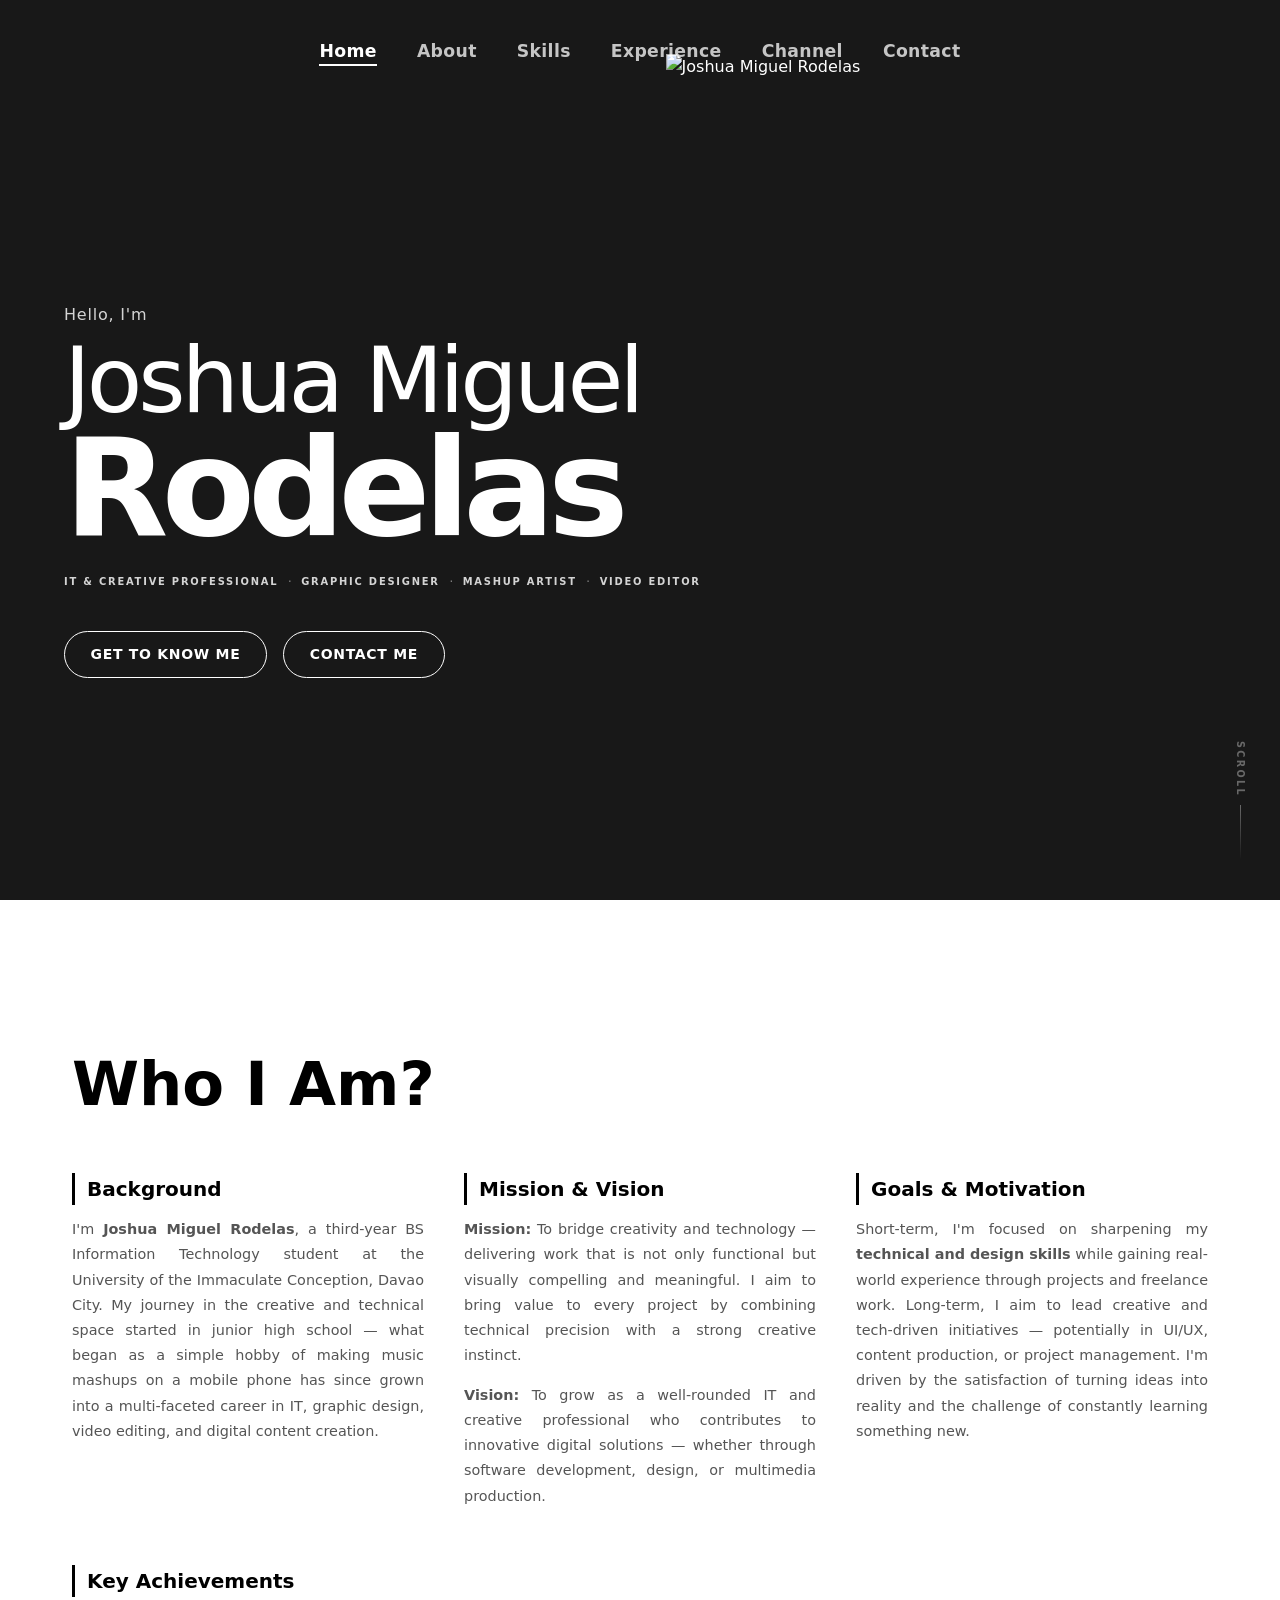
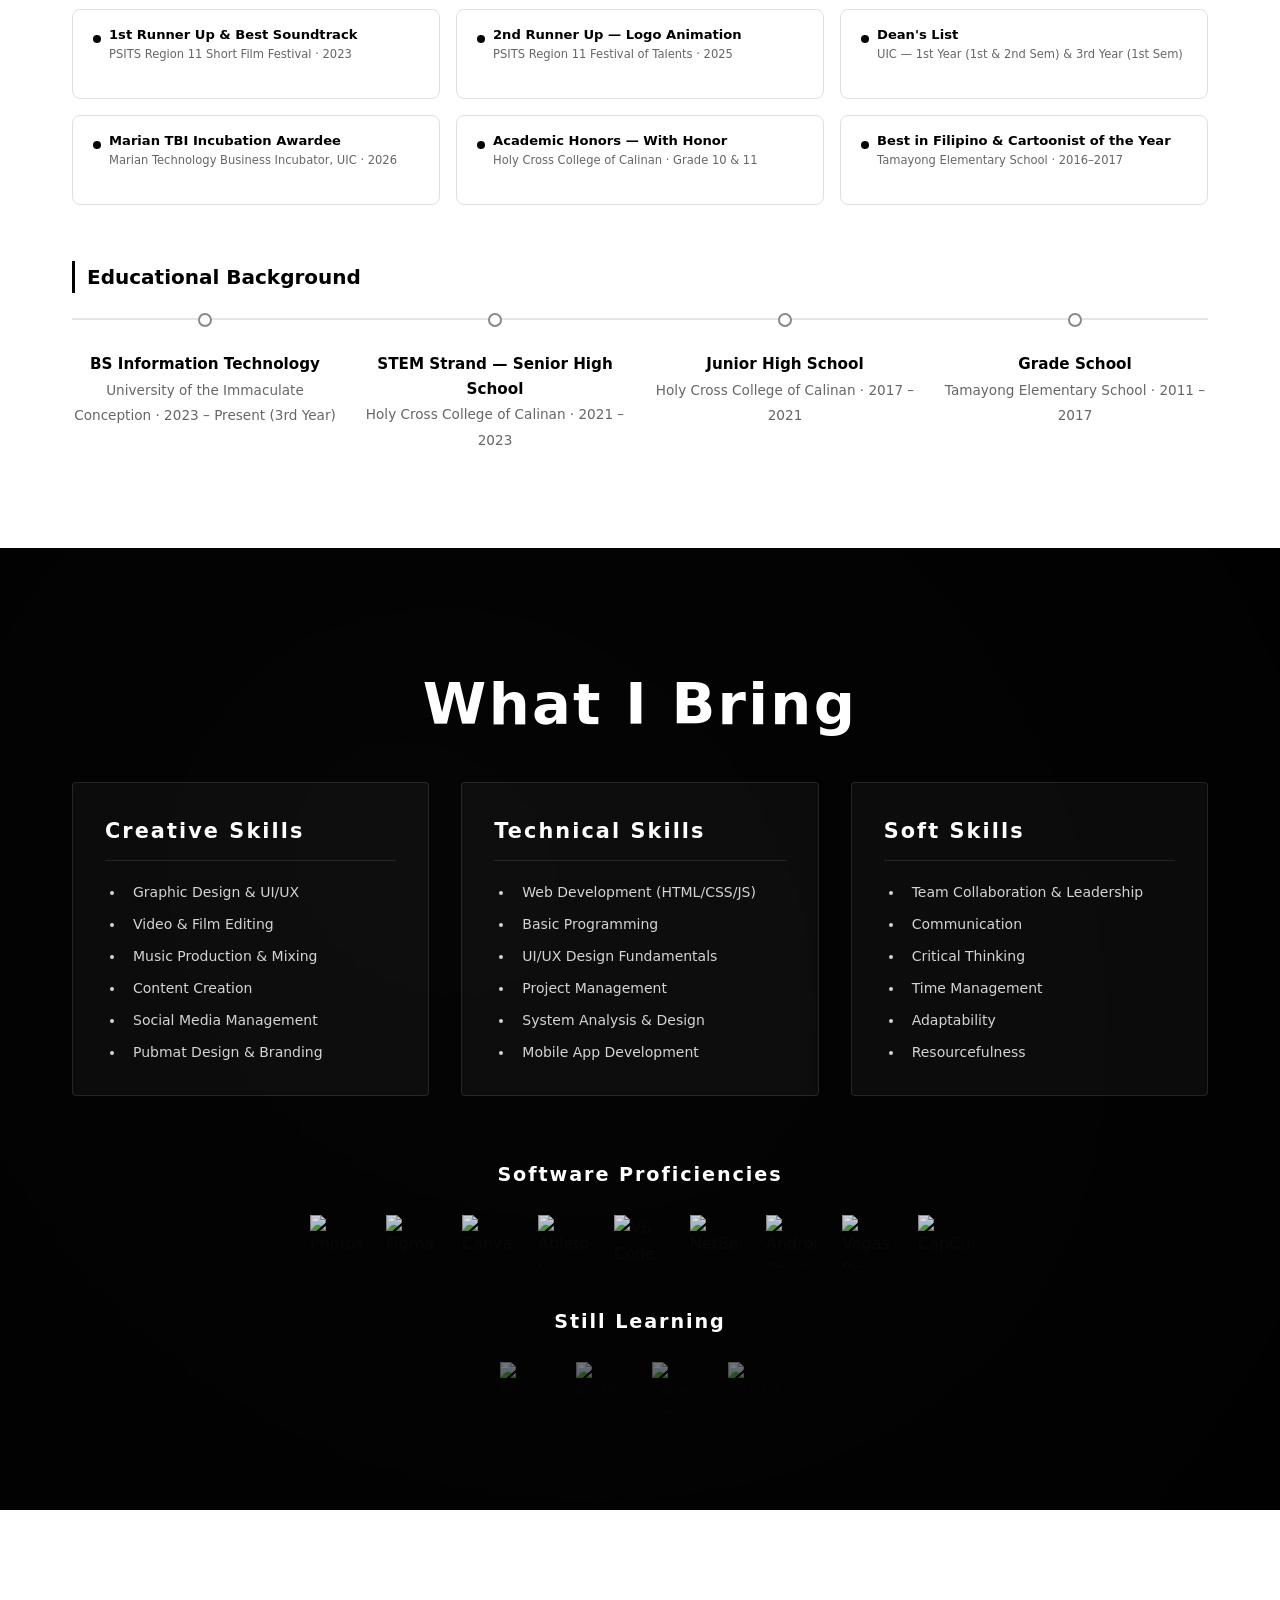
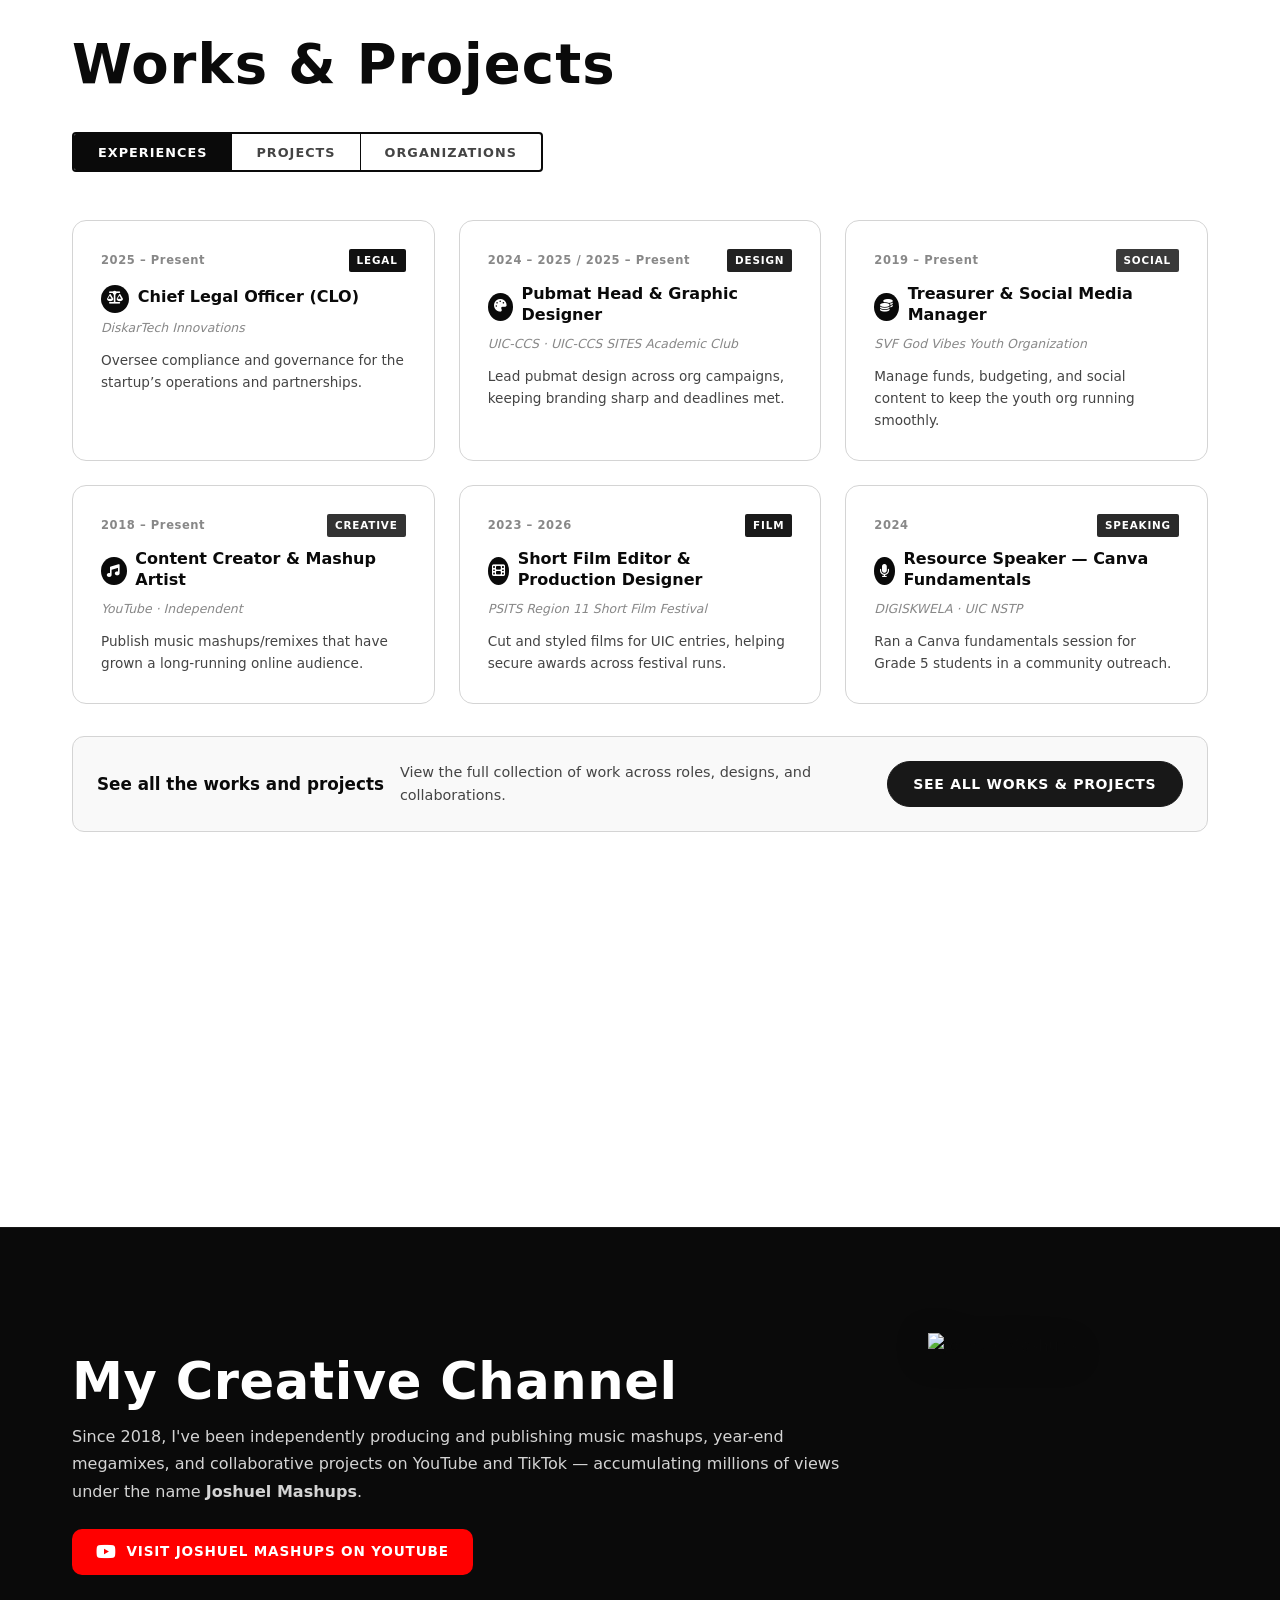
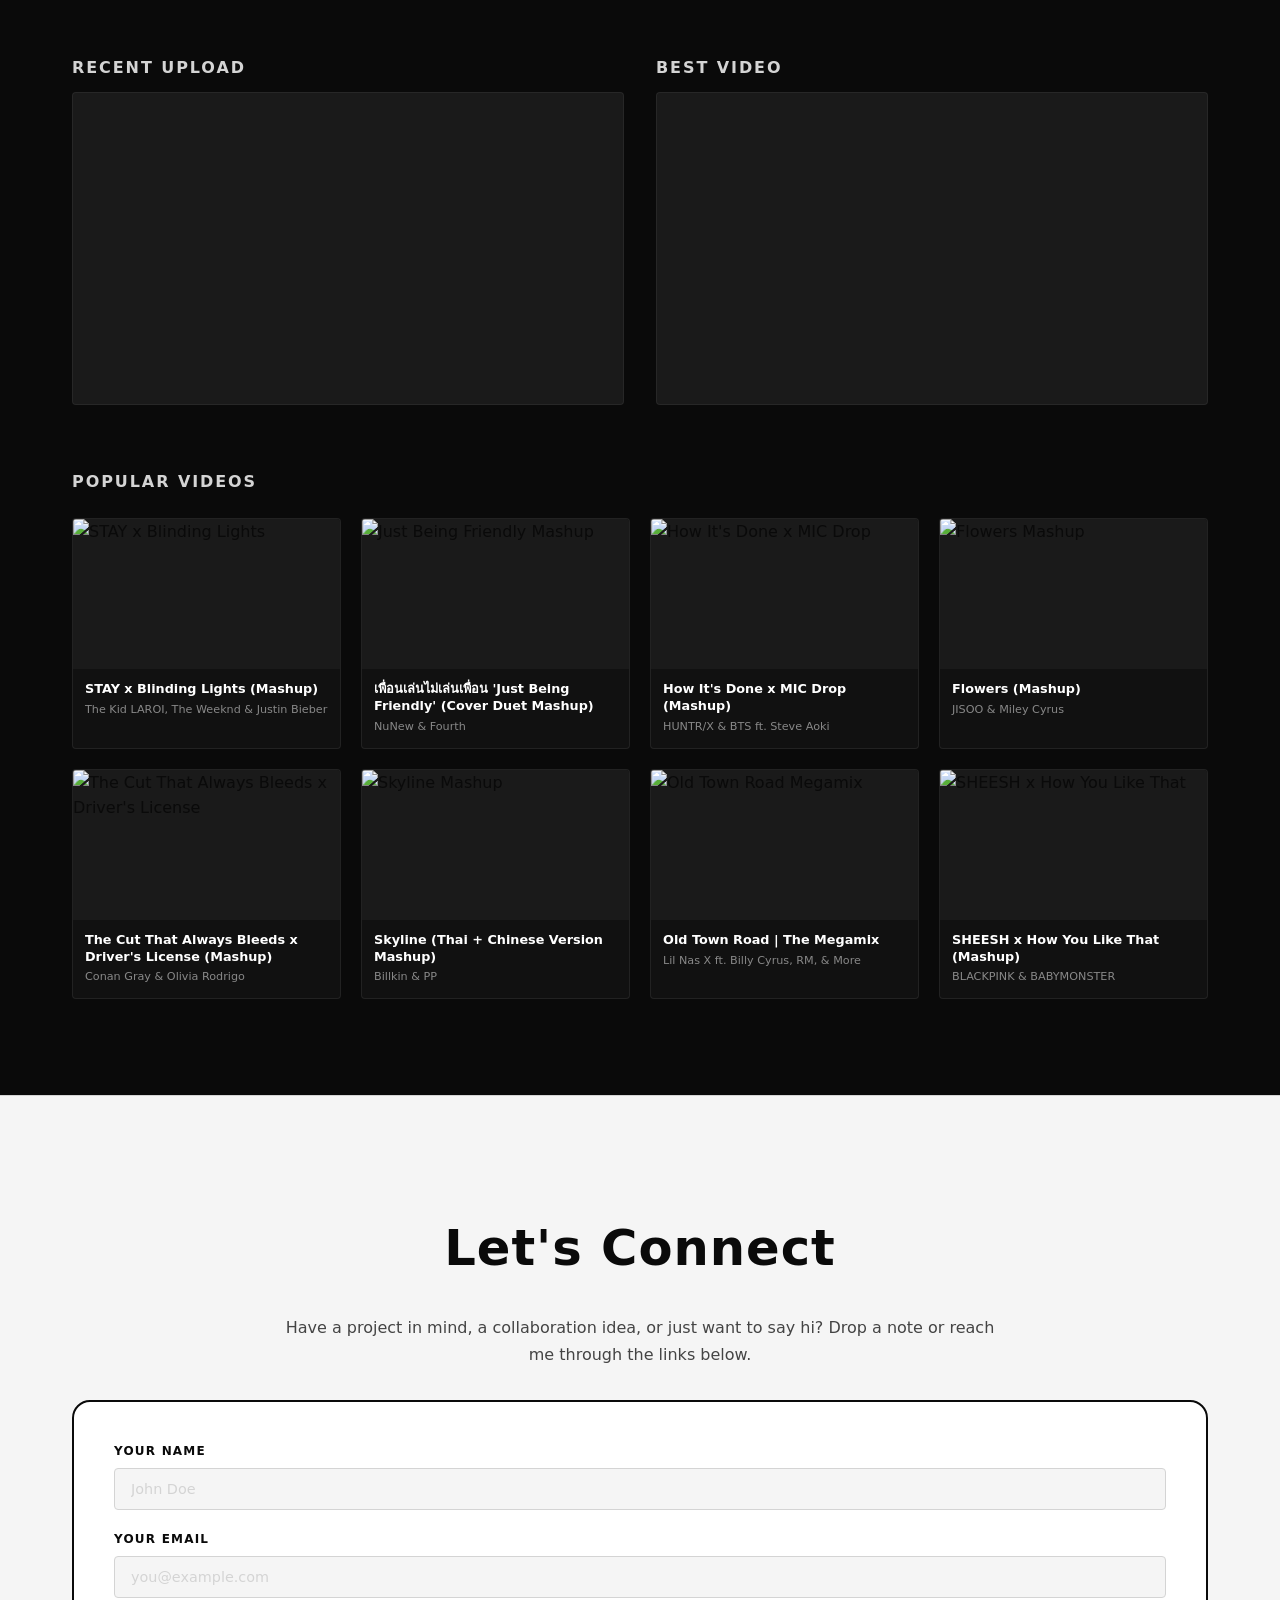
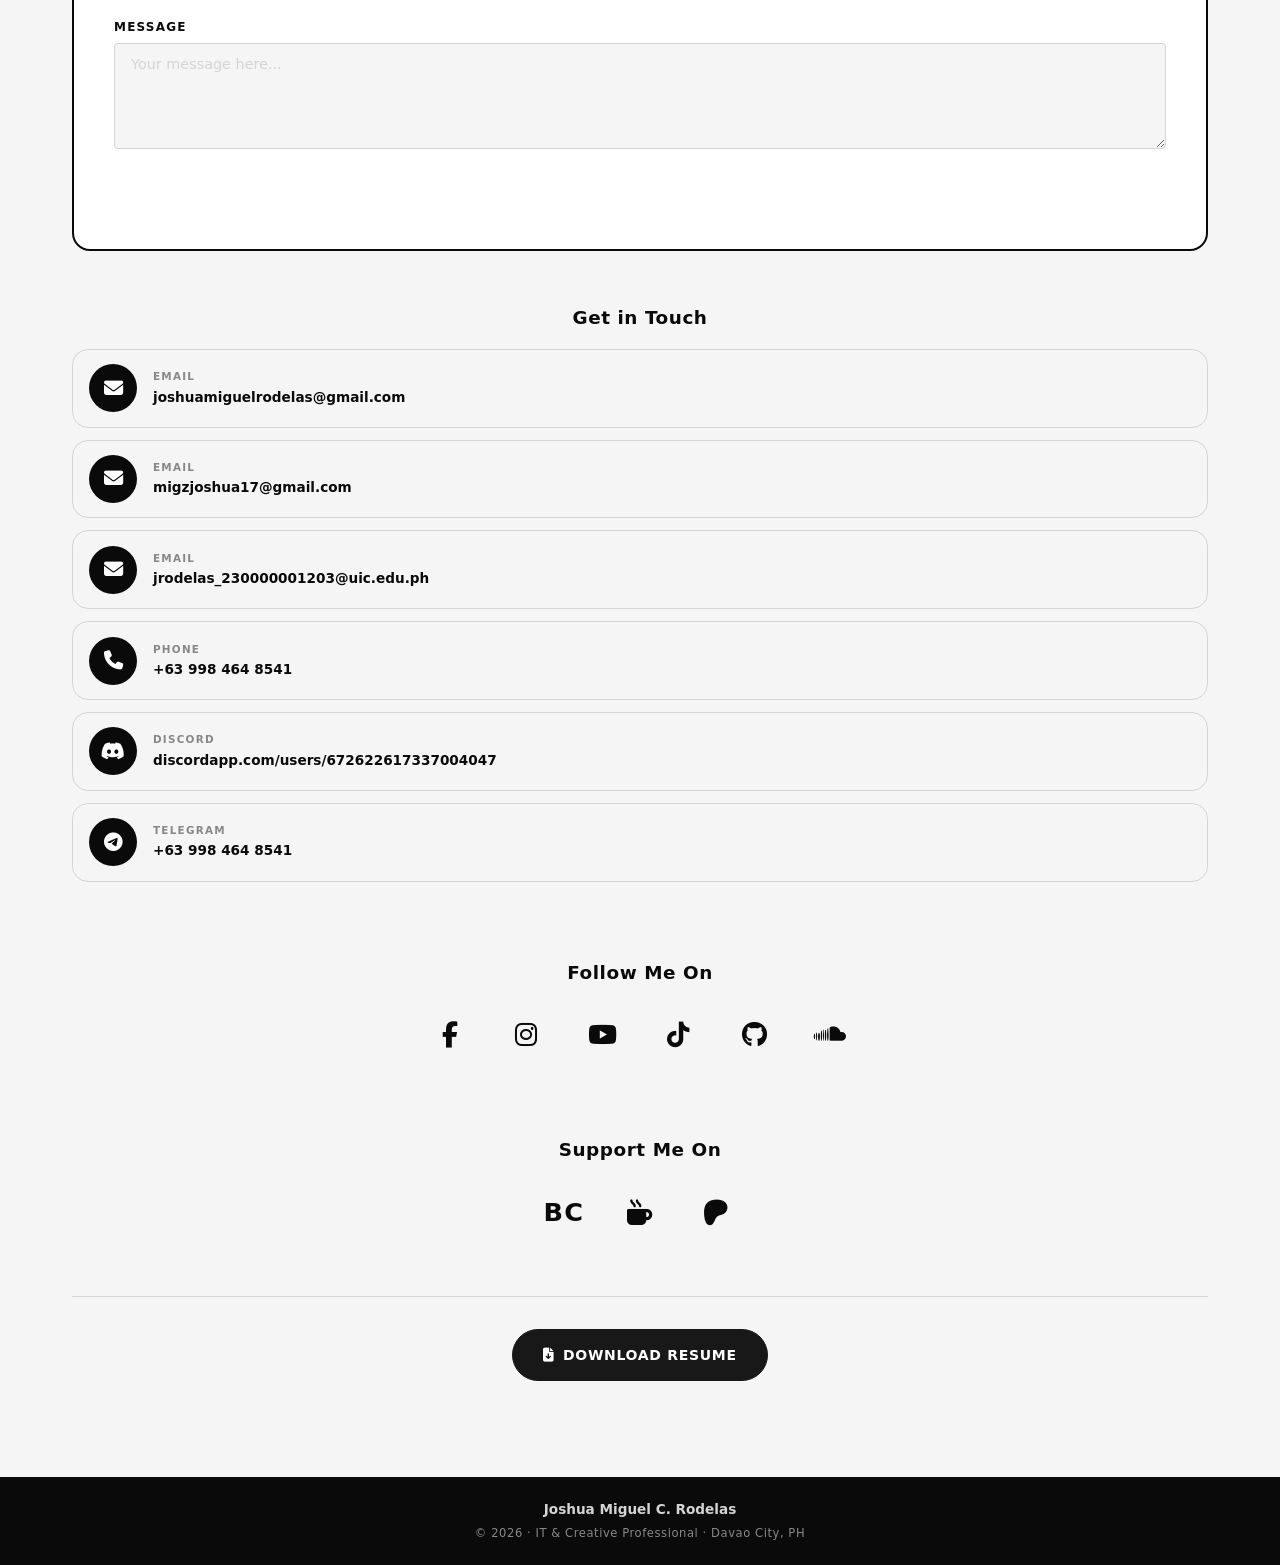
==== index.html @ 4ca9cfe0 "Add files via upload" ====
<!DOCTYPE html>
<html lang="en">
<head>
  <meta charset="UTF-8" />
  <meta name="viewport" content="width=device-width, initial-scale=1.0" />
  <title>Joshua Miguel C. Rodelas | Portfolio</title>
  <!-- Using self-hosted Google Sans only for this site. If you have licensed webfont files, place them in assets/fonts/. -->
  <link rel="stylesheet" href="style.css" />
  <!-- Font Awesome for icons -->
  <link rel="stylesheet" href="https://cdnjs.cloudflare.com/ajax/libs/font-awesome/6.5.0/css/all.min.css" />
</head>
<body>

  <!-- ====== NAVBAR ====== -->
  <nav class="navbar" id="navbar">
    <ul class="nav-links" id="navLinks">
      <li><a href="#home" class="nav-link active">Home</a></li>
      <li><a href="#about" class="nav-link">About</a></li>
      <li><a href="#skills" class="nav-link">Skills</a></li>
      <li><a href="#experience" class="nav-link">Experience</a></li>
      <li><a href="#channel" class="nav-link">Channel</a></li>
      <li><a href="#contact" class="nav-link">Contact</a></li>
    </ul>
    <button class="hamburger" id="hamburger" aria-label="Menu">
      <span></span><span></span><span></span>
    </button>
  </nav>

  <!-- ====== HERO / HOME ====== -->
  <section id="home" class="hero">
    <div class="hero-inner container">
      <div class="hero-content">
        <p class="hero-eyebrow">Hello, I'm</p>
        <h1 class="hero-name">
          <span class="name-first">Joshua Miguel</span>
          <span class="name-last">Rodelas</span>
        </h1>
        <div class="hero-titles">
          <span class="title-item">IT & Creative Professional</span>
          <span class="title-sep">·</span>
          <span class="title-item">Graphic Designer</span>
          <span class="title-sep">·</span>
          <span class="title-item">Mashup Artist</span>
          <span class="title-sep">·</span>
          <span class="title-item">Video Editor</span>
        </div>
        <div class="hero-cta">
          <a href="#about" class="btn btn-primary">Get to Know Me</a>
          <a href="#contact" class="btn btn-outline">Contact Me</a>
        </div>
      </div>

      <div class="hero-photo-col">
        <img id="heroPhoto" src="assets/photo/joshuel.png" alt="Joshua Miguel Rodelas" class="hero-side-photo" />
      </div>
    </div>

    <div class="hero-scroll-hint">
      <span>Scroll</span>
      <div class="scroll-line"></div>
    </div>
  </section>

  <!-- ====== ABOUT ME ====== -->
  <section id="about" class="about">
    <div class="container">
      <h2 class="about-title">Who I Am?</h2>

      <div class="about-columns three-up">
        <div class="about-block">
          <h3 class="about-block-title">Background</h3>
          <p>I'm <strong>Joshua Miguel Rodelas</strong>, a third-year BS Information Technology student at the University of the Immaculate Conception, Davao City. My journey in the creative and technical space started in junior high school — what began as a simple hobby of making music mashups on a mobile phone has since grown into a multi-faceted career in IT, graphic design, video editing, and digital content creation.</p>
        </div>
        <div class="about-block">
          <h3 class="about-block-title">Mission & Vision</h3>
          <p><strong>Mission:</strong> To bridge creativity and technology — delivering work that is not only functional but visually compelling and meaningful. I aim to bring value to every project by combining technical precision with a strong creative instinct.</p>
          <p><strong>Vision:</strong> To grow as a well-rounded IT and creative professional who contributes to innovative digital solutions — whether through software development, design, or multimedia production.</p>
        </div>
        <div class="about-block">
          <h3 class="about-block-title">Goals & Motivation</h3>
          <p>Short-term, I'm focused on sharpening my <strong>technical and design skills</strong> while gaining real-world experience through projects and freelance work. Long-term, I aim to lead creative and tech-driven initiatives — potentially in UI/UX, content production, or project management. I'm driven by the satisfaction of turning ideas into reality and the challenge of constantly learning something new.</p>
        </div>
      </div>

      <div class="about-block achievements-row">
        <h3 class="about-block-title">Key Achievements</h3>
        <div class="achievements-grid six-row">
          <div class="achievement-card mini">
            <div class="ach-icon mini"></div>
            <div class="ach-text">
              <strong>1st Runner Up & Best Soundtrack</strong>
              <span>PSITS Region 11 Short Film Festival · 2023</span>
            </div>
          </div>
          <div class="achievement-card mini">
            <div class="ach-icon mini"></div>
            <div class="ach-text">
              <strong>2nd Runner Up — Logo Animation</strong>
              <span>PSITS Region 11 Festival of Talents · 2025</span>
            </div>
          </div>
          <div class="achievement-card mini">
            <div class="ach-icon mini"></div>
            <div class="ach-text">
              <strong>Dean's List</strong>
              <span>UIC — 1st Year (1st & 2nd Sem) & 3rd Year (1st Sem)</span>
            </div>
          </div>
          <div class="achievement-card mini">
            <div class="ach-icon mini"></div>
            <div class="ach-text">
              <strong>Marian TBI Incubation Awardee</strong>
              <span>Marian Technology Business Incubator, UIC · 2026</span>
            </div>
          </div>
          <div class="achievement-card mini">
            <div class="ach-icon mini"></div>
            <div class="ach-text">
              <strong>Academic Honors — With Honor</strong>
              <span>Holy Cross College of Calinan · Grade 10 & 11</span>
            </div>
          </div>
          <div class="achievement-card mini">
            <div class="ach-icon mini"></div>
            <div class="ach-text">
              <strong>Best in Filipino & Cartoonist of the Year</strong>
              <span>Tamayong Elementary School · 2016–2017</span>
            </div>
          </div>
        </div>
      </div>

      <div class="about-education">
        <h3 class="about-block-title">Educational Background</h3>
        <div class="edu-timeline">
          <div class="edu-track"></div>
          <div class="edu-item">
            <div class="edu-dot"></div>
            <div class="edu-label">
              <strong>BS Information Technology</strong>
              <span>University of the Immaculate Conception · 2023 – Present (3rd Year)</span>
            </div>
          </div>
          <div class="edu-item">
            <div class="edu-dot"></div>
            <div class="edu-label">
              <strong>STEM Strand — Senior High School</strong>
              <span>Holy Cross College of Calinan · 2021 – 2023</span>
            </div>
          </div>
          <div class="edu-item">
            <div class="edu-dot"></div>
            <div class="edu-label">
              <strong>Junior High School</strong>
              <span>Holy Cross College of Calinan · 2017 – 2021</span>
            </div>
          </div>
          <div class="edu-item">
            <div class="edu-dot"></div>
            <div class="edu-label">
              <strong>Grade School</strong>
              <span>Tamayong Elementary School · 2011 – 2017</span>
            </div>
          </div>
        </div>
      </div>
    </div>
  </section>

  <!-- ====== SKILLS & SERVICES ====== -->
  <section id="skills" class="skills">
    <div class="skills-bg">
      <div class="skills-bg-img"></div>
      <div class="skills-bg-overlay"></div>
    </div>
    <div class="container">
      <h2 class="section-title light">What I Bring</h2>

      <div class="skills-grid">
        <div class="skill-category">
          <h3 class="skill-cat-title">Creative Skills</h3>
          <ul class="skill-list">
            <li>Graphic Design & UI/UX</li>
            <li>Video & Film Editing</li>
            <li>Music Production & Mixing</li>
            <li>Content Creation</li>
            <li>Social Media Management</li>
            <li>Pubmat Design & Branding</li>
          </ul>
        </div>
        <div class="skill-category">
          <h3 class="skill-cat-title">Technical Skills</h3>
          <ul class="skill-list">
            <li>Web Development (HTML/CSS/JS)</li>
            <li>Basic Programming</li>
            <li>UI/UX Design Fundamentals</li>
            <li>Project Management</li>
            <li>System Analysis & Design</li>
            <li>Mobile App Development</li>
          </ul>
        </div>
        <div class="skill-category">
          <h3 class="skill-cat-title">Soft Skills</h3>
          <ul class="skill-list">
            <li>Team Collaboration & Leadership</li>
            <li>Communication</li>
            <li>Critical Thinking</li>
            <li>Time Management</li>
            <li>Adaptability</li>
            <li>Resourcefulness</li>
          </ul>
        </div>
      </div>

      <div class="software-section">
        <h3 class="software-title">Software Proficiencies</h3>
        <div class="software-logos">
          <div class="software-item proficient"><img src="assets/logo/photoshop.png" alt="Photoshop" /></div>
          <div class="software-item proficient"><img src="assets/logo/figma.png" alt="Figma" /></div>
          <div class="software-item proficient"><img src="assets/logo/canva.png" alt="Canva" /></div>
          <div class="software-item proficient"><img src="assets/logo/ableton.png" alt="Ableton Live" /></div>
          <div class="software-item proficient"><img src="assets/logo/vscode.png" alt="VS Code" /></div>
          <div class="software-item proficient"><img src="assets/logo/Apache_NetBeans_Logo.svg.png" alt="NetBeans" /></div>
          <div class="software-item proficient"><img src="assets/logo/androidstudio.png" alt="Android Studio" /></div>
          <div class="software-item proficient"><img src="assets/logo/vegas.png" alt="Vegas Pro" /></div>
          <div class="software-item proficient"><img src="assets/logo/Capcut.png" alt="CapCut" /></div>
        </div>

        <h3 class="software-title" style="margin-top:2.5rem;">Still Learning</h3>
        <div class="software-logos learning">
          <div class="software-item learning-item"><img src="assets/logo/premiere.png" alt="Premiere Pro" /></div>
          <div class="software-item learning-item"><img src="assets/logo/audition.png" alt="Audition" /></div>
          <div class="software-item learning-item"><img src="assets/logo/aftereffects.png" alt="After Effects" /></div>
          <div class="software-item learning-item"><img src="assets/logo/virtualdj.png" alt="VirtualDJ" /></div>
        </div>
      </div>
    </div>
  </section>

  <!-- ====== EXPERIENCE & PROJECTS ====== -->
  <section id="experience" class="experience-section">
    <div class="exp-bg">
      <div class="exp-bg-overlay"></div>
    </div>
    <div class="container">
      <h2 class="section-title">Works & Projects</h2>

      <div class="exp-toggle">
        <button class="toggle-btn active" data-tab="experience">Experiences</button>
        <button class="toggle-btn" data-tab="projects">Projects</button>
        <button class="toggle-btn" data-tab="organizations">Organizations</button>
      </div>

      <div class="tab-content active" id="tab-experience">
        <div class="exp-cards">
          <div class="exp-card">
            <div class="exp-card-header">
              <span class="exp-date">2025 – Present</span>
              <span class="exp-tag legal">Legal</span>
            </div>
            <div class="exp-role-row"><span class="exp-icon"><i class="fas fa-scale-balanced"></i></span><h3 class="exp-role">Chief Legal Officer (CLO)</h3></div>
            <p class="exp-org">DiskarTech Innovations</p>
            <p class="exp-desc">Oversee compliance and governance for the startup’s operations and partnerships.</p>
          </div>
          <div class="exp-card">
            <div class="exp-card-header">
              <span class="exp-date">2024 – 2025 / 2025 – Present</span>
              <span class="exp-tag design">Design</span>
            </div>
            <div class="exp-role-row"><span class="exp-icon"><i class="fas fa-palette"></i></span><h3 class="exp-role">Pubmat Head & Graphic Designer</h3></div>
            <p class="exp-org">UIC-CCS · UIC-CCS SITES Academic Club</p>
            <p class="exp-desc">Lead pubmat design across org campaigns, keeping branding sharp and deadlines met.</p>
          </div>
          <div class="exp-card">
            <div class="exp-card-header">
              <span class="exp-date">2019 – Present</span>
              <span class="exp-tag social">Social</span>
            </div>
            <div class="exp-role-row"><span class="exp-icon"><i class="fas fa-coins"></i></span><h3 class="exp-role">Treasurer & Social Media Manager</h3></div>
            <p class="exp-org">SVF God Vibes Youth Organization</p>
            <p class="exp-desc">Manage funds, budgeting, and social content to keep the youth org running smoothly.</p>
          </div>
          <div class="exp-card">
            <div class="exp-card-header">
              <span class="exp-date">2018 – Present</span>
              <span class="exp-tag creative">Creative</span>
            </div>
            <div class="exp-role-row"><span class="exp-icon"><i class="fas fa-music"></i></span><h3 class="exp-role">Content Creator & Mashup Artist</h3></div>
            <p class="exp-org">YouTube · Independent</p>
            <p class="exp-desc">Publish music mashups/remixes that have grown a long-running online audience.</p>
          </div>
          <div class="exp-card">
            <div class="exp-card-header">
              <span class="exp-date">2023 – 2026</span>
              <span class="exp-tag film">Film</span>
            </div>
            <div class="exp-role-row"><span class="exp-icon"><i class="fas fa-film"></i></span><h3 class="exp-role">Short Film Editor & Production Designer</h3></div>
            <p class="exp-org">PSITS Region 11 Short Film Festival</p>
            <p class="exp-desc">Cut and styled films for UIC entries, helping secure awards across festival runs.</p>
          </div>
          <div class="exp-card">
            <div class="exp-card-header">
              <span class="exp-date">2024</span>
              <span class="exp-tag speaking">Speaking</span>
            </div>
            <div class="exp-role-row"><span class="exp-icon"><i class="fas fa-microphone"></i></span><h3 class="exp-role">Resource Speaker — Canva Fundamentals</h3></div>
            <p class="exp-org">DIGISKWELA · UIC NSTP</p>
            <p class="exp-desc">Ran a Canva fundamentals session for Grade 5 students in a community outreach.</p>
          </div>
        </div>
        <div class="exp-cta">
          <h4 class="exp-cta-title">See all the works and projects</h4>
          <p class="exp-cta-desc">View the full collection of work across roles, designs, and collaborations.</p>
          <a class="btn btn-primary" href="projects.html">See all works & projects</a>
        </div>
      </div>

      <div class="tab-content" id="tab-projects">
        <div class="exp-cards">
          <div class="exp-card">
            <div class="exp-card-header">
              <span class="exp-date">2024 – Present</span>
              <span class="exp-tag creative">Creative</span>
            </div>
            <div class="exp-role-row"><span class="exp-icon"><i class="fas fa-pen-nib"></i></span><h3 class="exp-role">Graphic Design</h3></div>
            <p class="exp-org">UIC-CCS/SITES</p>
            <p class="exp-desc">Ongoing posters, pubmats, and branding sets for campus orgs and events.</p>
          </div>
          <div class="exp-card">
            <div class="exp-card-header">
              <span class="exp-date">2024 – 2025</span>
              <span class="exp-tag tech">Tech</span>
            </div>
            <div class="exp-role-row"><span class="exp-icon"><i class="fas fa-laptop-code"></i></span><h3 class="exp-role">ORBIT: Library Booking System</h3></div>
            <p class="exp-org">UIC — System Analysis & Design / Software Engineering</p>
            <p class="exp-desc">Managed timelines and deliverables for a multi-module booking platform.</p>
          </div>
          <div class="exp-card">
            <div class="exp-card-header">
              <span class="exp-date">2024 – 2025</span>
              <span class="exp-tag tech">Tech</span>
            </div>
            <div class="exp-role-row"><span class="exp-icon"><i class="fas fa-mobile-screen-button"></i></span><h3 class="exp-role">E-nfo Hub: E-Waste App</h3></div>
            <p class="exp-org">UIC — Mobile Applications Development</p>
            <p class="exp-desc">Planned and coordinated a gamified mobile app for e-waste awareness.</p>
          </div>
          <div class="exp-card">
            <div class="exp-card-header">
              <span class="exp-date">2025</span>
              <span class="exp-tag design">Design</span>
            </div>
            <div class="exp-role-row"><span class="exp-icon"><i class="fas fa-book"></i></span><h3 class="exp-role">Client Journal Book Design</h3></div>
            <p class="exp-org">Freelance</p>
            <p class="exp-desc">Co-designed a 300+ page journal book for a client from layout to print prep.</p>
          </div>
          <div class="exp-card">
            <div class="exp-card-header">
              <span class="exp-date">2022 – 2023</span>
              <span class="exp-tag design">Design</span>
            </div>
            <div class="exp-role-row"><span class="exp-icon"><i class="fas fa-book-open"></i></span><h3 class="exp-role">Yearbook Staff — Editor & Layout</h3></div>
            <p class="exp-org">HCCC Yearbook Publication</p>
            <p class="exp-desc">Edited and laid out pages to keep the publication cohesive.</p>
          </div>
          <div class="exp-card">
            <div class="exp-card-header">
              <span class="exp-date">2022 – 2023</span>
              <span class="exp-tag film">Film</span>
            </div>
            <div class="exp-role-row"><span class="exp-icon"><i class="fas fa-video"></i></span><h3 class="exp-role">Video Editor — School Publication</h3></div>
            <p class="exp-org">HCCC School Publication</p>
            <p class="exp-desc">Produced and edited video content for official school publication materials.</p>
          </div>
        </div>
        <div class="exp-cta">
          <h4 class="exp-cta-title">See all the works and projects</h4>
          <p class="exp-cta-desc">Explore the full set of graphic designs, videos, and other project work.</p>
          <a class="btn btn-primary" href="projects.html">See all works & projects</a>
        </div>
      </div>

      <div class="tab-content" id="tab-organizations">
        <div class="exp-cards">
          <div class="exp-card">
            <div class="exp-card-header single">
              <span class="exp-date">2025 – Present</span>
            </div>
            <div class="exp-role-row"><span class="exp-icon"><i class="fas fa-users"></i></span><h3 class="exp-role">3rd Year Representative & Pubmat Head</h3></div>
            <p class="exp-org">UIC-CCS SITES Academic Club</p>
          </div>
          <div class="exp-card">
            <div class="exp-card-header single">
              <span class="exp-date">2024 – 2025</span>
            </div>
            <div class="exp-role-row"><span class="exp-icon"><i class="fas fa-gavel"></i></span><h3 class="exp-role">Legislative & Pubmat Head</h3></div>
            <p class="exp-org">UIC College of Computer Studies</p>
          </div>
          <div class="exp-card">
            <div class="exp-card-header single">
              <span class="exp-date">2019 – Present</span>
            </div>
            <div class="exp-role-row"><span class="exp-icon"><i class="fas fa-coins"></i></span><h3 class="exp-role">Treasurer & Social Media Manager</h3></div>
            <p class="exp-org">SVF God Vibes Youth Organization</p>
          </div>
          <div class="exp-card">
            <div class="exp-card-header single">
              <span class="exp-date">2023</span>
            </div>
            <div class="exp-role-row"><span class="exp-icon"><i class="fas fa-book-open"></i></span><h3 class="exp-role">Yearbook Staff</h3></div>
            <p class="exp-org">HCCC Yearbook Publication</p>
          </div>
          <div class="exp-card">
            <div class="exp-card-header single">
              <span class="exp-date">2022 – 2023</span>
            </div>
            <div class="exp-role-row"><span class="exp-icon"><i class="fas fa-video"></i></span><h3 class="exp-role">Video Editor</h3></div>
            <p class="exp-org">HCCC School Publication</p>
          </div>
          <div class="exp-card">
            <div class="exp-card-header single">
              <span class="exp-date">2020 – 2021</span>
            </div>
            <div class="exp-role-row"><span class="exp-icon"><i class="fas fa-wallet"></i></span><h3 class="exp-role">Class Treasurer</h3></div>
            <p class="exp-org">HCCC — Grade 10</p>
          </div>
        </div>
        <div class="exp-cta">
          <h4 class="exp-cta-title">See all the works and projects</h4>
          <p class="exp-cta-desc">Browse the broader collection of designs, videos, and organization work.</p>
          <a class="btn btn-primary" href="projects.html">See all works & projects</a>
        </div>
      </div>
    </div>
  </section>

  <!-- ====== CHANNEL / JOSHUEL MASHUPS ====== -->
  <section id="channel" class="youtube-section">
    <div class="container">
      <div class="channel-top">
        <div class="channel-text">
          <h2 class="section-title light channel-title">My Creative Channel</h2>
          <p class="section-desc light channel-desc">Since 2018, I've been independently producing and publishing music mashups, year-end megamixes, and collaborative projects on YouTube and TikTok — accumulating millions of views under the name <strong>Joshuel Mashups</strong>.</p>
          <a href="https://www.youtube.com/@joshuelmashups" target="_blank" rel="noopener" class="yt-channel-btn">
            <i class="fab fa-youtube"></i> Visit Joshuel Mashups on YouTube
          </a>
        </div>
        <a href="https://www.youtube.com/@joshuelmashups" target="_blank" rel="noopener" class="channel-logo-link">
          <img src="assets/logo/joshuelmashups.png" alt="Joshuel Mashups" class="channel-logo" />
        </a>
      </div>

      <div class="yt-videos-grid">
        <div class="yt-col">
          <h3 class="yt-col-label">Recent Upload</h3>
          <div class="yt-video-placeholder" id="recentVideo">
            <div class="yt-embed-wrap">
              <iframe src="https://www.youtube.com/embed/UvCd9S2_ChI" title="Recent Video" frameborder="0" allowfullscreen loading="lazy"></iframe>
            </div>
          </div>
        </div>

        <div class="yt-col">
          <h3 class="yt-col-label">Best Video</h3>
          <div class="yt-video-placeholder">
            <div class="yt-embed-wrap">
              <iframe src="https://www.youtube.com/embed/nfnCMNLmLBc" title="Best Video" frameborder="0" allowfullscreen loading="lazy"></iframe>
            </div>
          </div>
        </div>
      </div>

      <div class="yt-popular">
        <h3 class="yt-col-label" style="margin-bottom:1.5rem;">Popular Videos</h3>
        <div class="mashups-grid">
          <div class="mashup-card">
            <div class="mashup-thumb-wrap">
              <a href="https://www.youtube.com/watch?v=PlEqhYDS17k" target="_blank" rel="noopener">
                <img src="https://i.ytimg.com/vi/PlEqhYDS17k/hqdefault.jpg" alt="STAY x Blinding Lights" />
              </a>
            </div>
            <div class="mashup-info"><p class="mashup-title">STAY x Blinding Lights (Mashup)</p><p class="mashup-artists">The Kid LAROI, The Weeknd & Justin Bieber</p></div>
          </div>
          <div class="mashup-card">
            <div class="mashup-thumb-wrap">
              <a href="https://www.youtube.com/watch?v=EbwUbVmzyNQ" target="_blank" rel="noopener">
                <img src="https://i.ytimg.com/vi/EbwUbVmzyNQ/hqdefault.jpg" alt="Just Being Friendly Mashup" />
              </a>
            </div>
            <div class="mashup-info"><p class="mashup-title">เพื่อนเล่นไม่เล่นเพื่อน 'Just Being Friendly' (Cover Duet Mashup)</p><p class="mashup-artists">NuNew & Fourth</p></div>
          </div>
          <div class="mashup-card">
            <div class="mashup-thumb-wrap">
              <a href="https://www.youtube.com/watch?v=nfnCMNLmLBc" target="_blank" rel="noopener">
                <img src="https://i.ytimg.com/vi/nfnCMNLmLBc/hqdefault.jpg" alt="How It's Done x MIC Drop" />
              </a>
            </div>
            <div class="mashup-info"><p class="mashup-title">How It's Done x MIC Drop (Mashup)</p><p class="mashup-artists">HUNTR/X & BTS ft. Steve Aoki</p></div>
          </div>
          <div class="mashup-card">
            <div class="mashup-thumb-wrap">
              <a href="https://www.youtube.com/watch?v=vlbOzILCcg4" target="_blank" rel="noopener">
                <img src="https://i.ytimg.com/vi/vlbOzILCcg4/hqdefault.jpg" alt="Flowers Mashup" />
              </a>
            </div>
            <div class="mashup-info"><p class="mashup-title">Flowers (Mashup)</p><p class="mashup-artists">JISOO & Miley Cyrus</p></div>
          </div>
          <div class="mashup-card">
            <div class="mashup-thumb-wrap">
              <a href="https://www.youtube.com/watch?v=70hfSu7qedc" target="_blank" rel="noopener">
                <img src="https://i.ytimg.com/vi/70hfSu7qedc/hqdefault.jpg" alt="The Cut That Always Bleeds x Driver's License" />
              </a>
            </div>
            <div class="mashup-info"><p class="mashup-title">The Cut That Always Bleeds x Driver's License (Mashup)</p><p class="mashup-artists">Conan Gray & Olivia Rodrigo</p></div>
          </div>
          <div class="mashup-card">
            <div class="mashup-thumb-wrap">
              <a href="https://www.youtube.com/watch?v=eHhkaTU9z00" target="_blank" rel="noopener">
                <img src="https://i.ytimg.com/vi/eHhkaTU9z00/hqdefault.jpg" alt="Skyline Mashup" />
              </a>
            </div>
            <div class="mashup-info"><p class="mashup-title">Skyline (Thai + Chinese Version Mashup)</p><p class="mashup-artists">Billkin & PP</p></div>
          </div>
          <div class="mashup-card">
            <div class="mashup-thumb-wrap">
              <a href="https://www.youtube.com/watch?v=R35vX5w_PrA" target="_blank" rel="noopener">
                <img src="https://i.ytimg.com/vi/R35vX5w_PrA/hqdefault.jpg" alt="Old Town Road Megamix" />
              </a>
            </div>
            <div class="mashup-info"><p class="mashup-title">Old Town Road | The Megamix</p><p class="mashup-artists">Lil Nas X ft. Billy Cyrus, RM, & More</p></div>
          </div>
          <div class="mashup-card">
            <div class="mashup-thumb-wrap">
              <a href="https://www.youtube.com/watch?v=ltIe7VMAZwI" target="_blank" rel="noopener">
                <img src="https://i.ytimg.com/vi/ltIe7VMAZwI/hqdefault.jpg" alt="SHEESH x How You Like That" />
              </a>
            </div>
            <div class="mashup-info"><p class="mashup-title">SHEESH x How You Like That (Mashup)</p><p class="mashup-artists">BLACKPINK & BABYMONSTER</p></div>
          </div>
        </div>
      </div>
    </div>
  </section>

  <!-- ====== CONTACT ====== -->
  <section id="contact" class="contact-section">
    <div class="container">
      <h2 class="section-title contact-title">Let's Connect</h2>
      <p class="section-desc contact-desc">Have a project in mind, a collaboration idea, or just want to say hi? Drop a note or reach me through the links below.</p>

      <div class="contact-stack">
        <div class="contact-form-wrap">
          <form class="contact-form" id="contactForm">
            <div class="form-group">
              <label for="senderName">Your Name</label>
              <input type="text" id="senderName" name="senderName" placeholder="John Doe" required />
            </div>
            <div class="form-group">
              <label for="senderEmail">Your Email</label>
              <input type="email" id="senderEmail" name="senderEmail" placeholder="you@example.com" required />
            </div>
            <div class="form-group">
              <label for="senderMessage">Message</label>
              <textarea id="senderMessage" name="senderMessage" rows="5" placeholder="Your message here..." required></textarea>
            </div>
            <button type="submit" class="btn btn-primary full-width"><i class="fas fa-paper-plane"></i> Send Message</button>
          </form>
        </div>

        <div class="contact-block">
          <h3 class="contact-block-title">Get in Touch</h3>
          <div class="contact-links">
            <a href="mailto:joshuamiguelrodelas@gmail.com" class="contact-link">
              <div class="contact-link-icon"><i class="fas fa-envelope"></i></div>
              <div class="contact-link-text"><span class="link-label">Email</span><span class="link-value">joshuamiguelrodelas@gmail.com</span></div>
            </a>
            <a href="mailto:migzjoshua17@gmail.com" class="contact-link">
              <div class="contact-link-icon"><i class="fas fa-envelope"></i></div>
              <div class="contact-link-text"><span class="link-label">Email</span><span class="link-value">migzjoshua17@gmail.com</span></div>
            </a>
            <a href="mailto:jrodelas_230000001203@uic.edu.ph" class="contact-link">
              <div class="contact-link-icon"><i class="fas fa-envelope"></i></div>
              <div class="contact-link-text"><span class="link-label">Email</span><span class="link-value">jrodelas_230000001203@uic.edu.ph</span></div>
            </a>
            <a href="tel:+639984648541" class="contact-link">
              <div class="contact-link-icon"><i class="fas fa-phone"></i></div>
              <div class="contact-link-text"><span class="link-label">Phone</span><span class="link-value">+63 998 464 8541</span></div>
            </a>
            <a href="https://discordapp.com/users/672622617337004047" target="_blank" class="contact-link">
              <div class="contact-link-icon"><i class="fab fa-discord"></i></div>
              <div class="contact-link-text"><span class="link-label">Discord</span><span class="link-value">discordapp.com/users/672622617337004047</span></div>
            </a>
            <a href="https://t.me/+639984648541" target="_blank" class="contact-link">
              <div class="contact-link-icon"><i class="fab fa-telegram-plane"></i></div>
              <div class="contact-link-text"><span class="link-label">Telegram</span><span class="link-value">+63 998 464 8541</span></div>
            </a>
          </div>
        </div>

        <div class="contact-block">
          <h3 class="contact-block-title">Follow Me On</h3>
          <div class="social-row">
            <a class="social-pill" href="https://www.facebook.com/joshuamiguelrodelas17/" target="_blank" aria-label="Facebook"><i class="fab fa-facebook-f"></i></a>
            <a class="social-pill" href="https://www.instagram.com/joshuelmashupsss/" target="_blank" aria-label="Instagram"><i class="fab fa-instagram"></i></a>
            <a class="social-pill" href="https://www.youtube.com/@joshuelmashups" target="_blank" aria-label="YouTube"><i class="fab fa-youtube"></i></a>
            <a class="social-pill" href="https://www.tiktok.com/@joshuelmashups" target="_blank" aria-label="TikTok"><i class="fab fa-tiktok"></i></a>
            <a class="social-pill" href="https://github.com/joshuamiguelrodelas" target="_blank" aria-label="GitHub"><i class="fab fa-github"></i></a>
            <a class="social-pill" href="https://soundcloud.com/joshuelmashups" target="_blank" aria-label="SoundCloud"><i class="fab fa-soundcloud"></i></a>
          </div>
        </div>

        <div class="contact-block">
          <h3 class="contact-block-title">Support Me On</h3>
          <div class="social-row">
            <a class="social-pill" href="https://joshuelmashups.bandcamp.com/" target="_blank" aria-label="Bandcamp"><span>BC</span></a>
            <a class="social-pill" href="https://ko-fi.com/joshuelmashups" target="_blank" aria-label="Ko-fi"><i class="fas fa-mug-hot"></i></a>
            <a class="social-pill" href="https://www.patreon.com/cw/JoshuelMashups" target="_blank" aria-label="Patreon"><i class="fab fa-patreon"></i></a>
          </div>
        </div>

        <div class="resume-download">
          <a class="btn btn-resume" href="assets/Rodelas_resume.pdf" download>
            <i class="fas fa-file-download"></i> Download Resume
          </a>
        </div>
      </div>
    </div>
  </section>

  <!-- ====== FOOTER ====== -->
  <footer class="footer">
    <div class="container footer-inner">
      <p class="footer-name">Joshua Miguel C. Rodelas</p>
      <p class="footer-copy">© 2026 · IT & Creative Professional · Davao City, PH</p>
    </div>
  </footer>

  <script src="main.js"></script>
</body>
</html>
---- style.css ----
/* ====================================================
  Joshua Miguel Rodelas — Portfolio CSS
  Aesthetic: Bold editorial black/white/gray
  Font: Self-hosted Google Sans (site-only use)
  ==================================================== */

/* ----------------------------------------------------
   Self-hosted Google Sans (if you have the licensed files)

   Place your webfont files under: assets/fonts/
   Example file names used below:
     - assets/fonts/GoogleSans-Regular.woff2  (400)
     - assets/fonts/GoogleSans-Medium.woff2   (500)
     - assets/fonts/GoogleSans-Bold.woff2     (700)

   If these files exist, the browser will use them. If not,
   the CSS falls back to Nunito and system fonts.
---------------------------------------------------- */
@font-face {
  font-family: 'Google Sans';
  src: local('Google Sans Regular'), local('GoogleSans-Regular'),
    url('/assets/fonts/GoogleSans-Regular.woff2') format('woff2'),
    url('/assets/fonts/GoogleSans-Regular.woff') format('woff'),
    url('/assets/fonts/GoogleSans-Regular.ttf') format('truetype');
  font-weight: 400;
  font-style: normal;
  font-display: swap;
}
@font-face {
  font-family: 'Google Sans';
  src: local('Google Sans Medium'), local('GoogleSans-Medium'),
    url('/assets/fonts/GoogleSans-Medium.woff2') format('woff2'),
    url('/assets/fonts/GoogleSans-Medium.woff') format('woff'),
    url('/assets/fonts/GoogleSans-Medium.ttf') format('truetype');
  font-weight: 500;
  font-style: normal;
  font-display: swap;
}
@font-face {
  font-family: 'Google Sans';
  src: local('Google Sans Bold'), local('GoogleSans-Bold'),
    url('/assets/fonts/GoogleSans-Bold.woff2') format('woff2'),
    url('/assets/fonts/GoogleSans-Bold.woff') format('woff'),
    url('/assets/fonts/GoogleSans-Bold.ttf') format('truetype');
  font-weight: 700;
  font-style: normal;
  font-display: swap;
}

/* SemiBold (600) */
@font-face {
  font-family: 'Google Sans';
  src: local('Google Sans SemiBold'), local('GoogleSans-SemiBold'),
    url('/assets/fonts/GoogleSans-SemiBold.woff2') format('woff2'),
    url('/assets/fonts/GoogleSans-SemiBold.woff') format('woff'),
    url('/assets/fonts/GoogleSans-SemiBold.ttf') format('truetype');
  font-weight: 600;
  font-style: normal;
  font-display: swap;
}

/* Italics */
@font-face {
  font-family: 'Google Sans';
  src: local('Google Sans Italic'), local('GoogleSans-Italic'),
    url('/assets/fonts/GoogleSans-Italic.woff2') format('woff2'),
    url('/assets/fonts/GoogleSans-Italic.woff') format('woff'),
    url('/assets/fonts/GoogleSans-Italic.ttf') format('truetype');
  font-weight: 400;
  font-style: italic;
  font-display: swap;
}

/* ============================================================
   PROJECTS STANDALONE GALLERY
   ============================================================ */
@font-face {
  font-family: 'Google Sans';
  src: local('Google Sans Medium Italic'), local('GoogleSans-MediumItalic'),
    url('/assets/fonts/GoogleSans-MediumItalic.woff2') format('woff2'),
    url('/assets/fonts/GoogleSans-MediumItalic.woff') format('woff'),
    url('/assets/fonts/GoogleSans-MediumItalic.ttf') format('truetype');
  font-weight: 500;
  font-style: italic;
  font-display: swap;
}
@font-face {
  font-family: 'Google Sans';
  src: local('Google Sans Bold Italic'), local('GoogleSans-BoldItalic'),
    url('/assets/fonts/GoogleSans-BoldItalic.woff2') format('woff2'),
    url('/assets/fonts/GoogleSans-BoldItalic.woff') format('woff'),
    url('/assets/fonts/GoogleSans-BoldItalic.ttf') format('truetype');
  font-weight: 700;
  font-style: italic;
  font-display: swap;
}
@font-face {
  font-family: 'Google Sans';
  src: local('Google Sans SemiBold Italic'), local('GoogleSans-SemiBoldItalic'),
    url('/assets/fonts/GoogleSans-SemiBoldItalic.woff2') format('woff2'),
    url('/assets/fonts/GoogleSans-SemiBoldItalic.woff') format('woff'),
    url('/assets/fonts/GoogleSans-SemiBoldItalic.ttf') format('truetype');
  font-weight: 600;
  font-style: italic;
  font-display: swap;
}

/* ---- RESET & BASE ---- */
*, *::before, *::after { box-sizing: border-box; margin: 0; padding: 0; }

:root {
  --black: #0a0a0a;
  --gray-dark: #1a1a1a;
  --gray-mid: #444;
  --gray-light: #888;
  --gray-pale: #d4d4d4;
  --white: #f5f5f5;
  --pure-white: #ffffff;
  --accent: #e0e0e0;

  /* Prefer Google Sans when available (self-hosted). */
  --font-display: 'Google Sans', system-ui, -apple-system, 'Segoe UI', Roboto, 'Helvetica Neue', Arial, sans-serif;
  --font-body: 'Google Sans', system-ui, -apple-system, 'Segoe UI', Roboto, 'Helvetica Neue', Arial, sans-serif;

  --nav-h: 68px;
  --container: 1200px;
  --radius: 4px;
  --transition: 0.3s ease;
}

html { scroll-behavior: smooth; }

body {
  font-family: var(--font-body);
  background: var(--white);
  color: var(--black);
  overflow-x: hidden;
  line-height: 1.6;
}

img { max-width: 100%; display: block; }
a { text-decoration: none; color: inherit; }
ul { list-style: none; }

/* ---- CONTAINER ---- */
.container {
  max-width: var(--container);
  margin: 0 auto;
  padding: 0 2rem;
}

/* ---- SECTION SHARED ---- */
section { position: relative; scroll-margin-top: 120px; }

/* Match 1920x911 viewport height on inner pages (keep hero as-is) */
@media (min-width: 1920px) and (min-height: 911px) {
  section:not(.hero) {
    min-height: calc(100vh - 120px); /* account for nav + breathing room */
  }
  section:not(.hero) > .container {
    min-height: auto;
  }
}

.section-label {
  font-family: var(--font-body);
  font-size: 0.75rem;
  font-weight: 700;
  letter-spacing: 0.2em;
  text-transform: uppercase;
  color: var(--gray-mid);
  margin-bottom: 0.75rem;
}
.section-label.light { color: var(--gray-pale); }

.section-title {
  font-family: var(--font-display);
  font-size: clamp(2.8rem, 6vw, 5rem);
  letter-spacing: 0.04em;
  line-height: 1;
  color: var(--black);
  margin-bottom: 2.5rem;
}
.section-title.light { color: var(--pure-white); }

.section-desc {
  font-size: 1rem;
  color: var(--gray-mid);
  max-width: 680px;
  margin-bottom: 2.5rem;
  line-height: 1.7;
}
.section-desc.light { color: var(--gray-pale); }

/* ---- BUTTONS ---- */
.btn {
  display: inline-flex;
  align-items: center;
  gap: 0.5rem;
  padding: 0.7rem 1.6rem;
  font-family: var(--font-body);
  font-size: 0.875rem;
  font-weight: 700;
  letter-spacing: 0.05em;
  text-transform: uppercase;
  border-radius: 999px;
  cursor: pointer;
  transition: all var(--transition);
  border: 1.5px solid transparent;
}
.btn-primary,
.btn-outline {
  background: transparent;
  color: var(--pure-white);
  border-color: var(--pure-white);
}
.btn-primary:hover,
.btn-outline:hover {
  background: var(--pure-white);
  color: var(--black);
}
.btn.full-width { width: 100%; justify-content: center; }

/* ============================================================
   NAVBAR
   ============================================================ */
.navbar {
  position: fixed;
  top: 18px; left: 0; right: 0;
  z-index: 1000;
  height: var(--nav-h);
  display: flex;
  align-items: center;
  justify-content: center;
  padding: 0 2.5rem;
  background: transparent;
  /* transition ALL properties that change on scroll / section change */
  transition: background 0.4s ease, box-shadow 0.4s ease, color 0.4s ease;
}

/* When scrolled on a DARK section */
.navbar.scrolled {
  background: transparent;
  backdrop-filter: none;
  -webkit-backdrop-filter: none;
  box-shadow: none;
}

/* When over a LIGHT section (about, experience, contact) */
.navbar.nav-light {
  background: transparent;
  backdrop-filter: none;
  -webkit-backdrop-filter: none;
  box-shadow: none;
}

/* Nav links — dark section default (white text) */
.nav-links {
  display: flex;
  gap: 2.5rem;
}

.nav-link {
  font-size: 1.08rem;
  font-weight: 600;
  letter-spacing: 0.02em;
  color: rgba(255, 255, 255, 0.75);
  transition: color 0.3s ease;
  position: relative;
  padding-bottom: 3px;
}

/* Underline indicator */
.nav-link::after {
  content: '';
  position: absolute;
  bottom: -2px; left: 0;
  width: 0; height: 2px;
  background: var(--pure-white);
  transition: width 0.3s ease, background 0.3s ease;
}
.nav-link:hover { color: var(--pure-white); }
.nav-link:hover::after { width: 100%; }
.nav-link.active { color: var(--pure-white); }
.nav-link.active::after { width: 100%; }

/* ---- Nav-light overrides (white background sections) ---- */
.navbar.nav-light .nav-link {
  color: rgba(0, 0, 0, 0.6);
}
.navbar.nav-light .nav-link::after {
  background: var(--black);
}
.navbar.nav-light .nav-link:hover {
  color: var(--black);
}
.navbar.nav-light .nav-link.active {
  color: var(--black);
}

.hamburger {
  display: none;
  flex-direction: column;
  gap: 5px;
  background: none;
  border: none;
  cursor: pointer;
  padding: 4px;
  position: absolute;
  right: 2.5rem;
  top: 50%;
  transform: translateY(-50%);
}
.hamburger span {
  display: block;
  width: 24px; height: 2px;
  background: var(--pure-white);
  transition: all var(--transition);
}

/* ============================================================
   HERO
   ============================================================ */
.hero {
  min-height: 100vh;
  display: flex;
  align-items: center;
  position: relative;
  overflow: hidden;
  background: #181818;
  color: var(--pure-white);
}

.hero-inner {
  display: flex;
  align-items: center;
  justify-content: space-between;
  width: 100%;
  min-height: 100vh;
  padding: 0 5vw 2.5rem 5vw;
  position: relative;
  z-index: 2;
  max-width: 1600px;
  margin: 0 auto;
}

/* LEFT — text content */
.hero-content {
  flex: 1 1 auto;
  max-width: 960px;
  padding-top: 120px; /* offset for fixed nav */
  z-index: 2;
}

/* RIGHT — photo */
.hero-photo-col {
  position: absolute;
  right: 0vw;
  top: 6vh;
  flex: 0 0 auto;
  display: flex;
  align-items: center;
  justify-content: flex-end;
  width: 48vw;
  max-width: 980px;
  min-width: 540px;
}

.hero-side-photo {
  width: 100%;
  max-height: 94vh;
  object-fit: contain;
  object-position: center right;
  border-radius: 0;
  box-shadow: none;
  /* Keep it natural color — no black & white on the side photo */
  filter: none;
  display: block;
  margin-left: auto;
}

/* Eyebrow */
.hero-eyebrow {
  font-size: 1rem;
  font-weight: 400;
  letter-spacing: 0.05em;
  color: var(--gray-pale);
  margin-bottom: 0.5rem;
  opacity: 0;
  animation: fadeUp 0.8s 0.2s forwards;
}

/* Name */
.hero-name {
  display: flex;
  flex-direction: column;
  line-height: 1;
  margin-bottom: 1.5rem;
  opacity: 0;
  animation: fadeUp 0.8s 0.4s forwards;
}

.name-first {
  font-size: clamp(3.7rem, 7.1vw, 8.1rem);
  color: var(--pure-white);
  font-weight: 400;
  letter-spacing: -0.045em;
}

.name-last {
  font-size: clamp(5.8rem, 10.6vw, 12.3rem);
  color: var(--pure-white);
  font-weight: 800;
  letter-spacing: -0.05em;
  line-height: 0.9;
}

/* Titles row */
.hero-titles {
  display: flex;
  flex-wrap: wrap;
  align-items: center;
  gap: 0.4rem 0.6rem;
  margin-bottom: 2.5rem;
  opacity: 0;
  animation: fadeUp 0.8s 0.6s forwards;
}

.title-item {
  font-size: 0.62rem;
  font-weight: 600;
  letter-spacing: 0.18em;
  text-transform: uppercase;
  color: var(--gray-pale);
}
.title-sep {
  color: var(--gray-light);
  font-size: 0.72rem;
}

/* CTA buttons */
.hero-cta {
  display: flex;
  gap: 1rem;
  flex-wrap: wrap;
  opacity: 0;
  animation: fadeUp 0.8s 0.8s forwards;
}

/* Scroll hint — bottom right */
.hero-scroll-hint {
  position: absolute;
  right: 2rem;
  bottom: 2.5rem;
  z-index: 3;
  display: flex;
  flex-direction: column;
  align-items: center;
  gap: 0.5rem;
}
.hero-scroll-hint span {
  font-size: 0.6rem;
  font-weight: 700;
  letter-spacing: 0.25em;
  text-transform: uppercase;
  color: rgba(255,255,255,0.35);
  writing-mode: vertical-rl;
}
.scroll-line {
  width: 1px;
  height: 55px;
  background: linear-gradient(to bottom, rgba(255,255,255,0.35), transparent);
  animation: scrollPulse 2s ease infinite;
}

@keyframes fadeUp {
  from { opacity: 0; transform: translateY(24px); }
  to   { opacity: 1; transform: translateY(0); }
}
@keyframes scrollPulse {
  0%, 100% { opacity: 0.35; }
  50%       { opacity: 0.9; }
}

/* ---- Hero responsive ---- */
@media (max-width: 900px) {
  .hero-inner {
    flex-direction: column;
    align-items: flex-start;
    justify-content: flex-end;
    padding: 120px 1.5rem 3rem;
    gap: 0;
  }
  .hero-content {
    padding-top: 0;
    order: 2;
    width: 100%;
    max-width: 100%;
  }
  .hero-photo-col {
    order: 1;
    width: 60%;
    max-width: 280px;
    align-self: auto;
    margin: 0 auto 1.5rem 0;
  }
  .hero-side-photo {
    max-height: 45vh;
  }
  .name-first { font-size: clamp(2rem, 7vw, 3.5rem); }
  .name-last  { font-size: clamp(3rem, 10vw, 5.5rem); }
}

@media (max-width: 480px) {
  .hero-photo-col { max-width: 200px; }
  .hero-side-photo { max-height: 35vh; }
  .name-first { font-size: 2rem; }
  .name-last  { font-size: 3rem; }
  .hero-scroll-hint { display: none; }
}

/* ============================================================
   ABOUT ME
   ============================================================ */
.about {
  background: var(--pure-white);
  padding: 8.5rem 0 6rem;
  color: #000;
}

.about-title {
  font-size: clamp(2.8rem, 5vw, 3.8rem);
  font-weight: 800;
  margin-bottom: 2.5rem;
}
.about-columns.three-up {
  display: grid;
  grid-template-columns: repeat(3, minmax(0, 1fr));
  gap: 2.5rem;
  margin-bottom: 3.5rem;
}

.about-block-title {
  font-family: var(--font-display);
  font-size: 1.25rem;
  font-weight: 650;
  margin-bottom: 0.75rem;
  padding-left: 0.75rem;
  border-left: 3px solid #000;
}

.about-block p {
  color: #555;
  font-size: 0.9rem;
  line-height: 1.75;
  text-align: justify;
  margin-bottom: 0.9rem;
}
.about-block p:last-child { margin-bottom: 0; }

.achievements-row { margin-bottom: 3.5rem; }
.achievements-row .about-block-title { margin-bottom: 0.75rem; }

.achievements-grid.six-row {
  display: grid;
  grid-template-columns: repeat(3, 1fr);
  grid-template-rows: auto auto;
  gap: 1rem;
}
.achievement-card.mini {
  display: grid;
  grid-template-columns: auto 1fr;
  gap: 0.5rem;
  align-items: flex-start;
  padding: 1.1rem 1.25rem;
  min-height: 90px;
  border: 1px solid #e0e0e0;
  border-radius: 8px;
  background: #fff;
}
.ach-icon.mini {
  width: 8px;
  height: 8px;
  background: #000;
  border-radius: 50%;
  margin-top: 8px;
}
.achievement-card.mini .ach-text {
  display: flex;
  flex-direction: column;
  gap: 0.15rem;
}
.achievement-card.mini .ach-text strong {
  font-size: 0.82rem;
  font-weight: 750;
  color: #000;
  line-height: 1.2;
}
.achievement-card.mini .ach-text span {
  font-size: 0.72rem;
  color: #666;
  line-height: 1.4;
}

/* Education timeline */
.about-education {
  margin-top: 2.5rem;
}
.about-education .about-block-title {
  margin-bottom: 0.75rem;
}
.edu-timeline {
  position: relative;
  display: grid;
  grid-template-columns: repeat(4, minmax(0, 1fr));
  gap: 1.5rem;
  align-items: start;
  padding-top: 0.5rem;
}
.edu-timeline::before {
  content: '';
  position: absolute;
  top: 14px;
  left: 0;
  right: 0;
  height: 1px;
  background: #ccc;
  transform: translateY(-50%);
  z-index: 0;
}
.edu-track { display: none; }
.edu-item {
  position: relative;
  display: flex;
  flex-direction: column;
  align-items: center;
  text-align: center;
  gap: 0.6rem;
  z-index: 1;
}
.edu-dot {
  width: 14px;
  height: 14px;
  border-radius: 50%;
  background: #fff;
  border: 2px solid #888;
  position: relative;
  z-index: 1;
  margin: 0 auto 1rem auto;
}
.edu-label { text-align: center; }
.edu-label strong {
  display: block;
  font-size: 0.95rem;
  font-weight: 700;
  color: #000;
}
.edu-label span {
  font-size: 0.85rem;
  color: #666;
}

/* ============================================================
   SKILLS & SERVICES
   ============================================================ */
.skills {
  padding: 8rem 0 6rem;
  position: relative;
  overflow: hidden;
  background: var(--black);
}

.skills-bg {
  position: absolute;
  inset: 0;
  z-index: 0;
}
.skills-bg-img {
  width: 100%; height: 100%;
  background: radial-gradient(circle at 30% 30%, rgba(255,255,255,0.12), rgba(0,0,0,0.4)),
              radial-gradient(circle at 70% 70%, rgba(255,255,255,0.08), rgba(0,0,0,0.45)),
              #000;
  filter: grayscale(100%) blur(8px) brightness(0.35);
  transform: scale(1.05);
}
.skills-bg-overlay {
  position: absolute;
  inset: 0;
  background: rgba(0,0,0,0.65);
}

.skills .container { position: relative; z-index: 1; }

.skills-grid {
  display: grid;
  grid-template-columns: repeat(3, 1fr);
  gap: 2rem;
  margin-bottom: 4rem;
}

.skill-category {
  padding: 2rem;
  border: 1px solid rgba(255,255,255,0.1);
  border-radius: var(--radius);
  background: rgba(255,255,255,0.04);
  backdrop-filter: blur(4px);
  transition: border-color var(--transition);
}
.skill-category:hover { border-color: rgba(255,255,255,0.35); }

.skill-cat-title {
  font-family: var(--font-display);
  font-size: 1.3rem;
  letter-spacing: 0.1em;
  color: var(--pure-white);
  margin-bottom: 1.25rem;
  padding-bottom: 0.75rem;
  border-bottom: 1px solid rgba(255,255,255,0.1);
}

.skill-list { display: flex; flex-direction: column; gap: 0.6rem; }
.skill-list li {
  font-size: 0.875rem;
  color: var(--gray-pale);
  list-style: disc;
  padding-left: 0.5rem;
  margin-left: 1.25rem;
  font-weight: 500;
}

/* Software Logos */
.software-section { margin-top: 2rem; }

.software-title {
  font-family: var(--font-display);
  font-size: 1.2rem;
  letter-spacing: 0.1em;
  color: var(--pure-white);
  margin-bottom: 1.5rem;
  text-align: center;
}

.software-logos {
  display: flex;
  flex-wrap: wrap;
  gap: 1.5rem;
  align-items: center;
  justify-content: center;
}

.software-item {
  display: flex;
  flex-direction: column;
  align-items: center;
  gap: 0.5rem;
  transition: transform var(--transition);
}
.software-item:hover { transform: translateY(-4px); }
.software-item img {
  width: 52px; height: 52px;
  object-fit: contain;
  filter: brightness(0.85);
  transition: filter var(--transition);
}
.software-item:hover img { filter: brightness(1); }

.software-item.learning-item img { opacity: 0.55; }
.software-item.learning-item:hover img { opacity: 0.9; }

.learning-note {
  font-size: 0.75rem;
  color: var(--gray-light);
  margin-top: 0.75rem;
  font-style: italic;
}
.skills .section-title {
  text-align: center;
  margin-bottom: 3rem;
  font-size: clamp(2.4rem, 4.8vw, 3.6rem);
}

/* ============================================================
   YOUTUBE / JOSHUEL MASHUPS
   ============================================================ */
.youtube-section {
  padding: 8rem 0 6rem;
  background: var(--black);
  border-top: 1px solid rgba(255,255,255,0.06);
}

.channel-top {
  display: grid;
  grid-template-columns: 1fr auto;
  gap: 2rem;
  align-items: center;
  margin-bottom: 2rem;
}
.channel-title {
  letter-spacing: 0.01em;
  font-size: clamp(2.2rem, 4.5vw, 3.2rem);
  margin-bottom: 1rem;
}
.channel-desc { margin-bottom: 1.5rem; max-width: 780px; }
.channel-logo-link { display: inline-flex; align-items: center; justify-content: center; }
.channel-logo {
  width: clamp(220px, 24vw, 280px);
  height: clamp(220px, 24vw, 280px);
  object-fit: contain;
  margin-top: -32px;
  filter: drop-shadow(0 6px 16px rgba(0,0,0,0.35));
  transition: transform var(--transition), opacity var(--transition);
}
.channel-logo-link:hover .channel-logo { transform: translateY(-3px); opacity: 0.9; }

.yt-channel-btn {
  display: inline-flex;
  align-items: center;
  gap: 0.6rem;
  background: #ff0000;
  color: var(--pure-white);
  font-size: 0.85rem;
  font-weight: 700;
  letter-spacing: 0.06em;
  text-transform: uppercase;
  padding: 0.75rem 1.5rem;
  border-radius: 10px;
  margin-bottom: 3rem;
  transition: opacity var(--transition);
}
.yt-channel-btn:hover { opacity: 0.85; }
.yt-channel-btn i { font-size: 1.1rem; }

.yt-videos-grid {
  display: grid;
  grid-template-columns: 1fr 1fr;
  gap: 2rem;
  margin-bottom: 4rem;
}

.yt-col-label {
  font-family: var(--font-display);
  font-size: 1rem;
  letter-spacing: 0.12em;
  color: var(--gray-pale);
  text-transform: uppercase;
  margin-bottom: 0.75rem;
}

.yt-embed-wrap {
  position: relative;
  padding-top: 56.25%;
  overflow: hidden;
  border-radius: var(--radius);
  background: var(--gray-dark);
  border: 1px solid rgba(255,255,255,0.06);
}
.yt-embed-wrap iframe {
  position: absolute;
  inset: 0;
  width: 100%; height: 100%;
  border: none;
}

/* Mashups grid */

.mashups-grid {
  display: grid;
  grid-template-columns: repeat(4, 1fr);
  gap: 1.25rem;
}

.mashup-card {
  border: 1px solid rgba(255,255,255,0.07);
  border-radius: var(--radius);
  overflow: hidden;
  background: rgba(255,255,255,0.03);
  transition: border-color var(--transition), transform var(--transition);
  cursor: default;
}
.mashup-card:hover {
  border-color: rgba(255,255,255,0.25);
  transform: translateY(-4px);
}

.mashup-thumb-wrap {
  position: relative;
  padding-top: 56.25%;
  background: var(--gray-dark);
}
.mashup-thumb-wrap iframe,
.mashup-thumb-wrap img {
  position: absolute;
  inset: 0;
  width: 100%;
  height: 100%;
  border: 0;
  object-fit: cover;
  border-radius: 0;
}
.mashup-card:hover .mashup-thumb-wrap img { transform: scale(1.03); }

.mashup-thumb-placeholder {
  width: 100%; height: 100%;
  display: flex; align-items: center; justify-content: center;
  background: #1a1a1a;
  color: #333;
  font-size: 1.5rem;
}

.mashup-info { padding: 0.75rem; }
.mashup-title { font-size: 0.8rem; font-weight: 700; color: var(--pure-white); margin-bottom: 0.2rem; line-height: 1.3; }
.mashup-artists { font-size: 0.7rem; color: var(--gray-light); }

.mashup-note {
  font-size: 0.72rem;
  color: var(--gray-light);
  margin-top: 1rem;
  font-style: italic;
  text-align: center;
}

/* ============================================================
   EXPERIENCE & PROJECTS
   ============================================================ */
.experience-section {
  padding: 8rem 0 6rem;
  background: var(--pure-white);
  position: relative;
  overflow: hidden;
  min-height: 911px;
}

.exp-bg {
  position: absolute;
  inset: 0;
  z-index: 0;
  opacity: 0.06;
  background: url('assets/collage-bg.jpg') center/cover no-repeat;
}
.exp-bg-overlay {
  position: absolute;
  inset: 0;
  background: var(--pure-white);
  opacity: 0.92;
}

.experience-section .container { position: relative; z-index: 1; }
.experience-section .section-title {
  font-size: clamp(2.4rem, 5vw, 3.4rem);
  letter-spacing: 0.02em;
  margin-bottom: 2.5rem;
}

.exp-toggle {
  display: flex;
  gap: 0;
  margin-bottom: 3rem;
  border: 2px solid var(--black);
  border-radius: var(--radius);
  overflow: hidden;
  width: fit-content;
}
.toggle-btn {
  padding: 0.65rem 1.5rem;
  font-family: var(--font-body);
  font-size: 0.8rem;
  font-weight: 700;
  letter-spacing: 0.08em;
  text-transform: uppercase;
  background: transparent;
  color: var(--gray-mid);
  border: none;
  cursor: pointer;
  transition: all var(--transition);
  border-right: 1px solid var(--black);
}
.toggle-btn:last-child { border-right: none; }
.toggle-btn.active {
  background: var(--black);
  color: var(--pure-white);
}
.toggle-btn:hover:not(.active) { background: var(--gray-pale); }

.tab-content { display: none; }
.tab-content.active { display: block; }

.tab-content { min-height: 911px; }

.exp-cards {
  display: grid;
  grid-template-columns: repeat(3, 1fr);
  gap: 1.5rem;
}

.exp-card {
  padding: 1.75rem;
  border: 1px solid var(--gray-pale);
  border-radius: 14px;
  background: var(--pure-white);
  transition: border-color var(--transition), box-shadow var(--transition), transform var(--transition);
}
.exp-card:hover {
  border-color: var(--black);
  box-shadow: 4px 4px 0 var(--black);
  transform: translateY(-2px);
}

.exp-card-header {
  display: flex;
  align-items: center;
  justify-content: space-between;
  margin-bottom: 0.75rem;
}
.exp-date { font-size: 0.72rem; font-weight: 600; color: var(--gray-light); letter-spacing: 0.05em; }

.exp-tag {
  font-size: 0.65rem;
  font-weight: 700;
  letter-spacing: 0.08em;
  text-transform: uppercase;
  padding: 0.2rem 0.5rem;
  border-radius: 2px;
  background: var(--black);
  color: var(--pure-white);
}
.exp-tag.design { background: #222; }
.exp-tag.creative { background: #333; }
.exp-tag.film { background: #1a1a1a; }
.exp-tag.tech { background: #0a0a0a; }
.exp-tag.speaking { background: #2a2a2a; }
.exp-tag.social { background: #3a3a3a; }
.exp-tag.legal { background: #111; }

.exp-role {
  font-size: 1rem;
  font-weight: 800;
  color: var(--black);
  margin-bottom: 0.2rem;
  line-height: 1.3;
}
.exp-org {
  font-size: 0.78rem;
  color: var(--gray-light);
  font-style: italic;
  margin-bottom: 0.75rem;
}
.exp-desc { font-size: 0.85rem; color: var(--gray-mid); line-height: 1.6; }

.exp-role-row {
  display: inline-flex;
  align-items: center;
  gap: 0.55rem;
  margin-bottom: 0.35rem;
}
.exp-icon {
  width: 28px;
  height: 28px;
  border-radius: 50%;
  background: var(--black);
  color: var(--pure-white);
  display: inline-flex;
  align-items: center;
  justify-content: center;
  font-size: 0.8rem;
}

.exp-cta {
  margin-top: 2rem;
  padding: 1.5rem;
  border: 1px solid var(--gray-pale);
  border-radius: 12px;
  background: #f9f9f9;
  display: flex;
  align-items: center;
  justify-content: space-between;
  gap: 1rem;
  flex-wrap: wrap;
}
.exp-cta-title {
  font-size: 1.05rem;
  font-weight: 800;
  color: var(--black);
}
.exp-cta-desc {
  font-size: 0.9rem;
  color: var(--gray-mid);
  margin: 0;
  flex: 1 1 320px;
}
.exp-cta .btn {
  white-space: nowrap;
  background: #181818;
  border-color: #181818;
  color: #fff;
}
.exp-cta .btn:hover {
  background: #000;
  border-color: #000;
  color: #fff;
}
.exp-card-header.single { justify-content: flex-start; }

/* ============================================================
   CONTACT
   ============================================================ */
.contact-section {
  padding: 8rem 0 6rem;
  background: var(--white);
  border-top: 1px solid var(--gray-pale);
}

.contact-title {
  text-align: center;
  letter-spacing: 0.02em;
  font-size: clamp(2.2rem, 4.2vw, 3.1rem);
}
.contact-desc {
  text-align: center;
  max-width: 720px;
  margin: 0 auto 2rem;
}

.contact-stack {
  display: flex;
  flex-direction: column;
  gap: 2.25rem;
  align-items: stretch;
}

/* Form */
.contact-form-wrap {
  padding: 2.5rem;
  border: 2px solid var(--black);
  border-radius: 18px;
  background: var(--pure-white);
}

.contact-form { display: flex; flex-direction: column; gap: 1.25rem; }

.form-group { display: flex; flex-direction: column; gap: 0.4rem; }
.form-group label {
  font-size: 0.75rem;
  font-weight: 700;
  letter-spacing: 0.1em;
  text-transform: uppercase;
  color: var(--black);
}
.form-group input,
.form-group textarea {
  padding: 0.75rem 1rem;
  border: 1.5px solid var(--gray-pale);
  border-radius: var(--radius);
  font-family: var(--font-body);
  font-size: 0.9rem;
  color: var(--black);
  background: var(--white);
  transition: border-color var(--transition), box-shadow var(--transition);
  resize: vertical;
  outline: none;
}
.form-group input:focus,
.form-group textarea:focus {
  border-color: var(--black);
  box-shadow: 3px 3px 0 var(--black);
}
.form-group input::placeholder,
.form-group textarea::placeholder { color: var(--gray-pale); }

.form-note {
  font-size: 0.72rem;
  color: var(--gray-light);
  text-align: center;
}
.form-note a { color: var(--gray-mid); text-decoration: underline; }

/* Contact Info */
.contact-block { padding: 1rem 0; }
.contact-block-title {
  font-family: var(--font-display);
  font-size: 1.15rem;
  letter-spacing: 0.03em;
  margin-bottom: 1rem;
  color: var(--black);
  text-align: center;
  font-weight: 600;
}

.contact-links { display: flex; flex-direction: column; gap: 0.75rem; margin-bottom: 0.5rem; }

.contact-link {
  display: flex;
  align-items: center;
  gap: 1rem;
  padding: 0.9rem 1rem;
  border: 1px solid var(--gray-pale);
  border-radius: 16px;
  transition: border-color var(--transition), box-shadow var(--transition);
}
.contact-link:hover {
  border-color: var(--black);
  box-shadow: 3px 3px 0 var(--black);
}
.contact-link-icon {
  width: 48px; height: 48px;
  border-radius: 50%;
  background: var(--black);
  color: var(--pure-white);
  display: flex; align-items: center; justify-content: center;
  flex-shrink: 0;
  font-size: 1.2rem;
}
.contact-link-text { display: flex; flex-direction: column; gap: 0.1rem; }
.link-label { font-size: 0.65rem; font-weight: 700; letter-spacing: 0.12em; text-transform: uppercase; color: var(--gray-light); }
.link-value { font-size: 0.85rem; font-weight: 600; color: var(--black); word-break: break-all; }

.social-row {
  display: flex;
  flex-wrap: wrap;
  justify-content: center;
  gap: 0.75rem;
}
.social-pill {
  width: 64px;
  height: 64px;
  border-radius: 50%;
  border: none;
  display: inline-flex;
  align-items: center;
  justify-content: center;
  color: var(--black);
  font-size: 1.6rem;
  background: transparent;
  transition: background var(--transition), color var(--transition), box-shadow var(--transition);
}
.social-pill span { font-weight: 700; letter-spacing: 0.05em; }
.social-pill:hover { background: var(--black); color: var(--pure-white); box-shadow: none; }

/* Resume Download */
.resume-download {
  padding-top: 2rem;
  border-top: 1px solid var(--gray-pale);
  display: flex;
  justify-content: center;
}
.resume-label {
  font-size: 0.75rem;
  font-weight: 700;
  letter-spacing: 0.1em;
  text-transform: uppercase;
  color: var(--gray-light);
  margin-bottom: 0.75rem;
}
.btn-resume {
  background: #181818;
  color: var(--pure-white);
  border-color: #181818;
  padding: 0.85rem 1.9rem;
}
.btn-resume:hover {
  background: var(--pure-white);
  color: var(--black);
  border-color: #181818;
}

/* ============================================================
   FOOTER
   ============================================================ */
.footer {
  padding: 1.4rem 0;
  background: var(--black);
  text-align: center;
}
.footer-inner { display: flex; flex-direction: column; align-items: center; gap: 0.2rem; }
.footer-logo { font-family: var(--font-display); font-size: 2rem; color: var(--pure-white); letter-spacing: 0.15em; }
.footer-name { font-size: 0.85rem; font-weight: 600; color: var(--gray-pale); }
.footer-copy { font-size: 0.72rem; color: var(--gray-light); letter-spacing: 0.05em; }

/* ============================================================
   RESPONSIVE
   ============================================================ */
@media (max-width: 1024px) {
  .about-grid { grid-template-columns: 1fr; gap: 3rem; }
  .about-photo-col { max-width: 320px; }
  .skills-grid { grid-template-columns: 1fr 1fr; }
  .mashups-grid { grid-template-columns: repeat(2, 1fr); }
  .exp-cards { grid-template-columns: 1fr 1fr; }
  .yt-videos-grid { grid-template-columns: 1fr; }
}

@media (max-width: 768px) {
  .navbar { padding: 0 1.25rem; }
  .nav-links { 
    display: none;
    position: fixed;
    top: var(--nav-h); left: 0; right: 0;
    background: rgba(10,10,10,0.97);
    flex-direction: column;
    padding: 2rem 1.5rem;
    gap: 1.25rem;
  }
  .nav-links.open { display: flex; }
  .nav-link { font-size: 1rem; }
  .hamburger { display: flex; }

  .hero-content { padding: 0 1.25rem; }
  .name-first { font-size: 2.2rem; }
  .name-last { font-size: 3.5rem; }

  .about, .skills, .youtube-section, .experience-section, .contact-section {
    padding: 5rem 0 4rem;
  }
  .container { padding: 0 1.25rem; }

  .about-photo-col { max-width: 100%; }
  .achievements-grid { grid-template-columns: 1fr; }
  .skills-grid { grid-template-columns: 1fr; }
  .software-logos { gap: 1rem; }
  .software-item img { width: 38px; height: 38px; }

  .contact-form-wrap { padding: 2rem; }
  .contact-title { font-size: clamp(2rem, 5vw, 2.6rem); }
  .contact-desc { margin-bottom: 1.5rem; }

  .mashups-grid { grid-template-columns: repeat(2, 1fr); }
  .exp-cards { grid-template-columns: 1fr; }
  .contact-grid { grid-template-columns: 1fr; gap: 2.5rem; }
  .exp-toggle { width: 100%; }
  .toggle-btn { flex: 1; text-align: center; }

  .hero-cta { flex-direction: column; }
  .btn { width: 100%; justify-content: center; }
}

@media (max-width: 480px) {
  .name-last { font-size: 2.8rem; }
  .mashups-grid { grid-template-columns: 1fr; }
  .section-title { font-size: 2.5rem; }
}

/* ============================================================
   SCROLL ANIMATIONS (Intersection Observer)
   ============================================================ */
.reveal {
  opacity: 0;
  transform: translateY(30px);
  transition: opacity 0.7s ease, transform 0.7s ease;
}
.reveal.visible {
  opacity: 1;
  transform: translateY(0);
}
.reveal-delay-1 { transition-delay: 0.1s; }
.reveal-delay-2 { transition-delay: 0.2s; }
.reveal-delay-3 { transition-delay: 0.3s; }
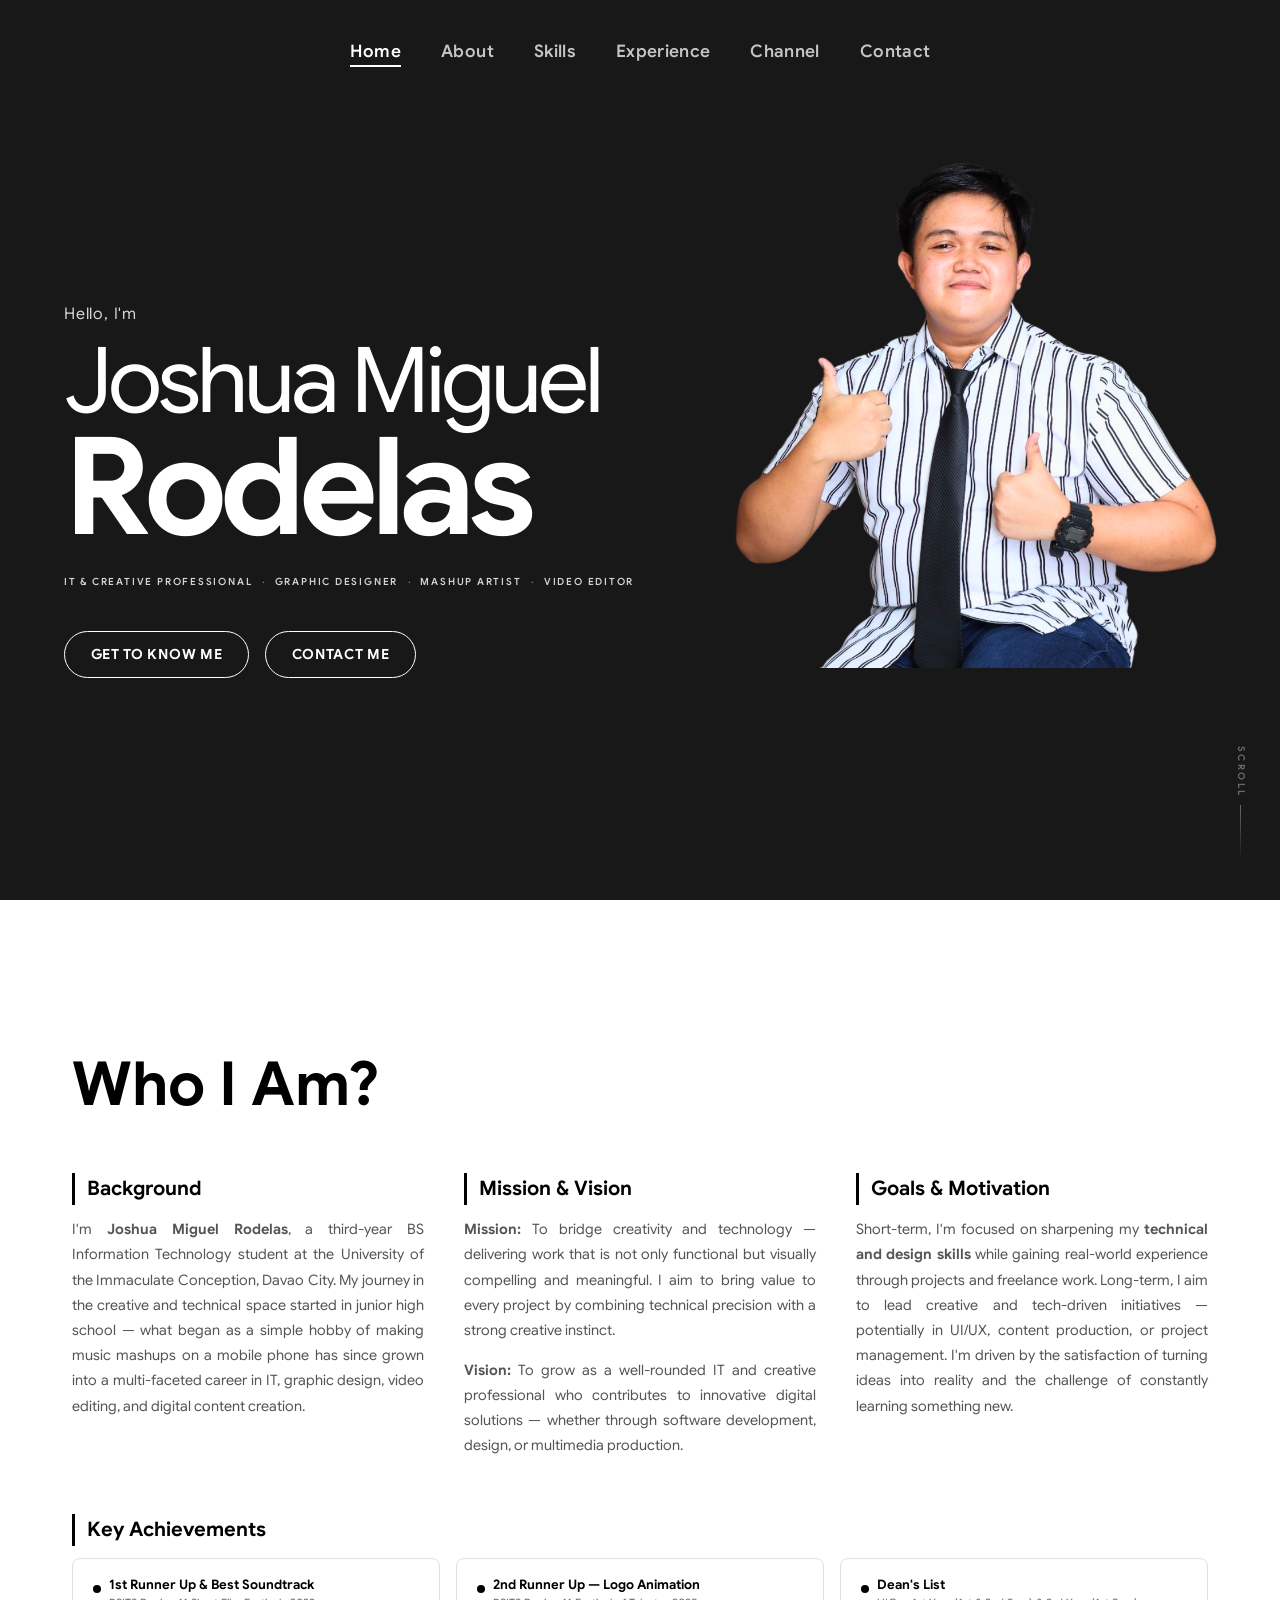
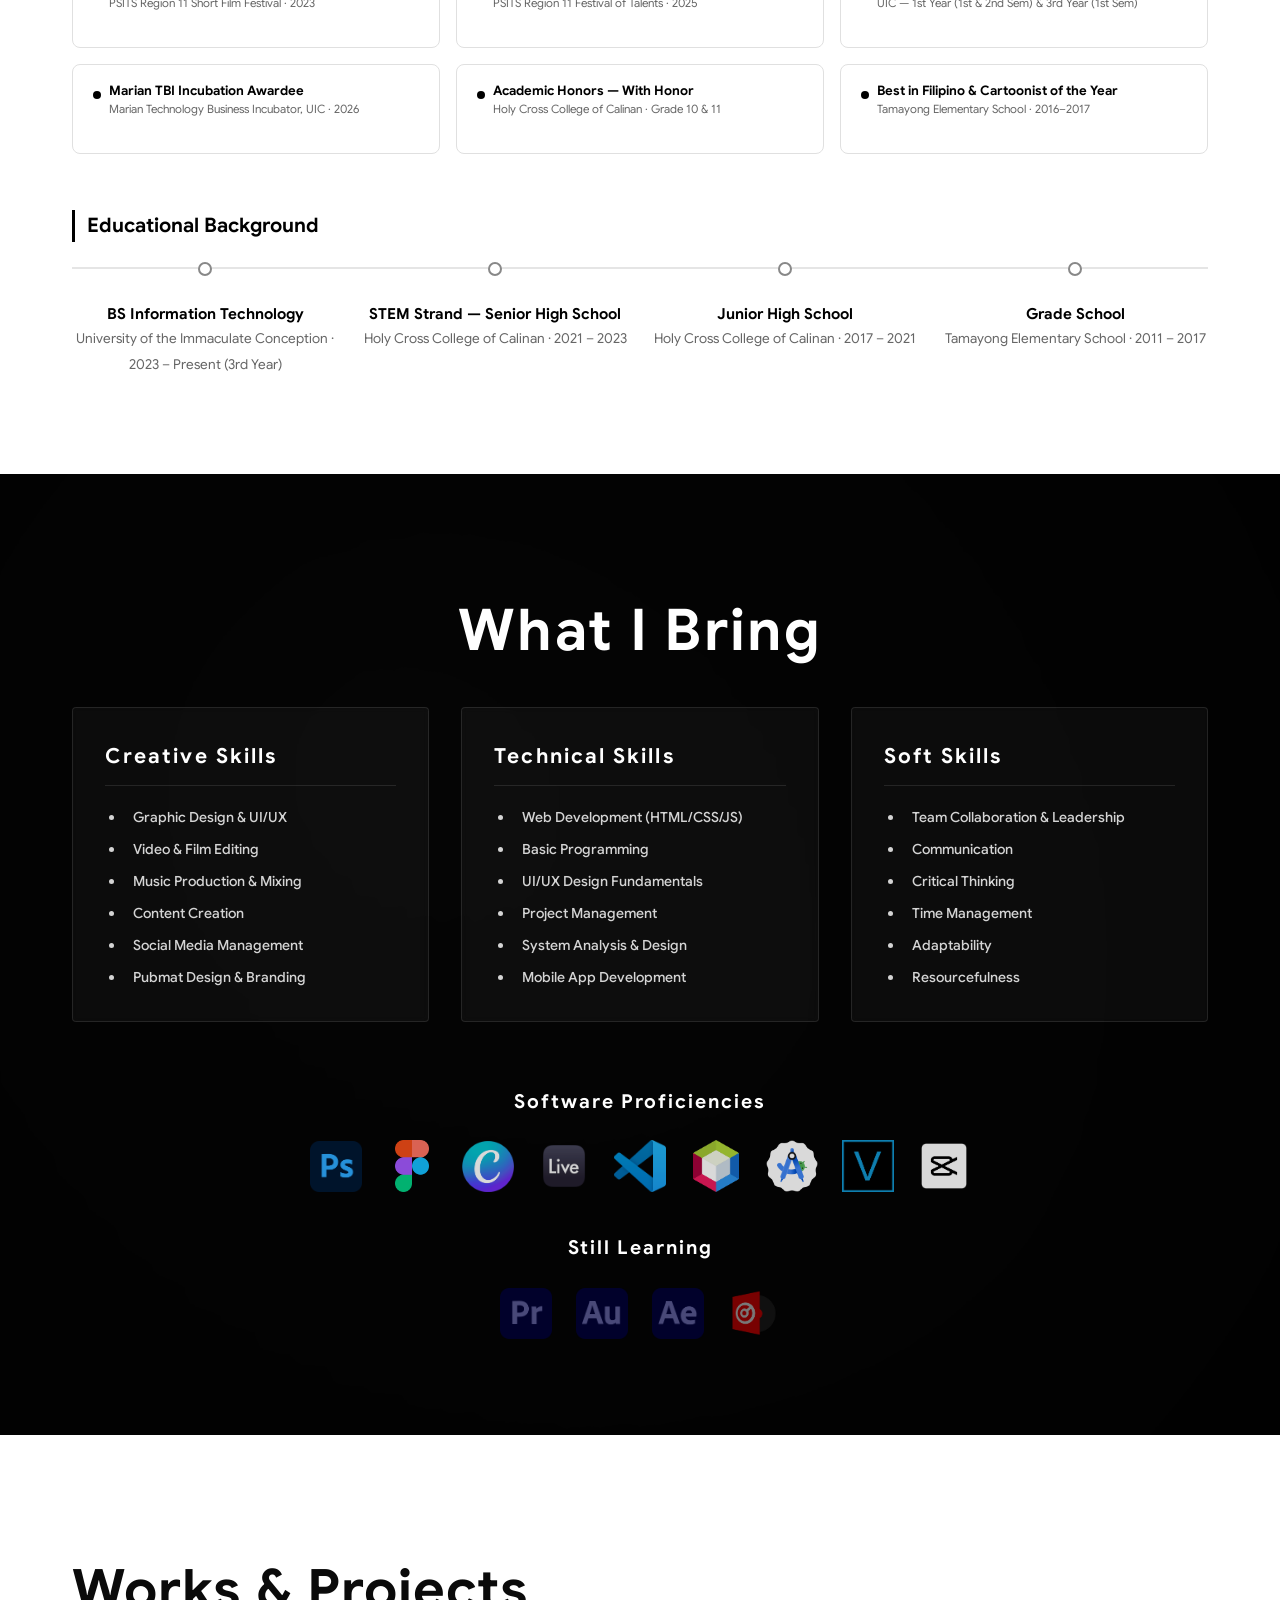
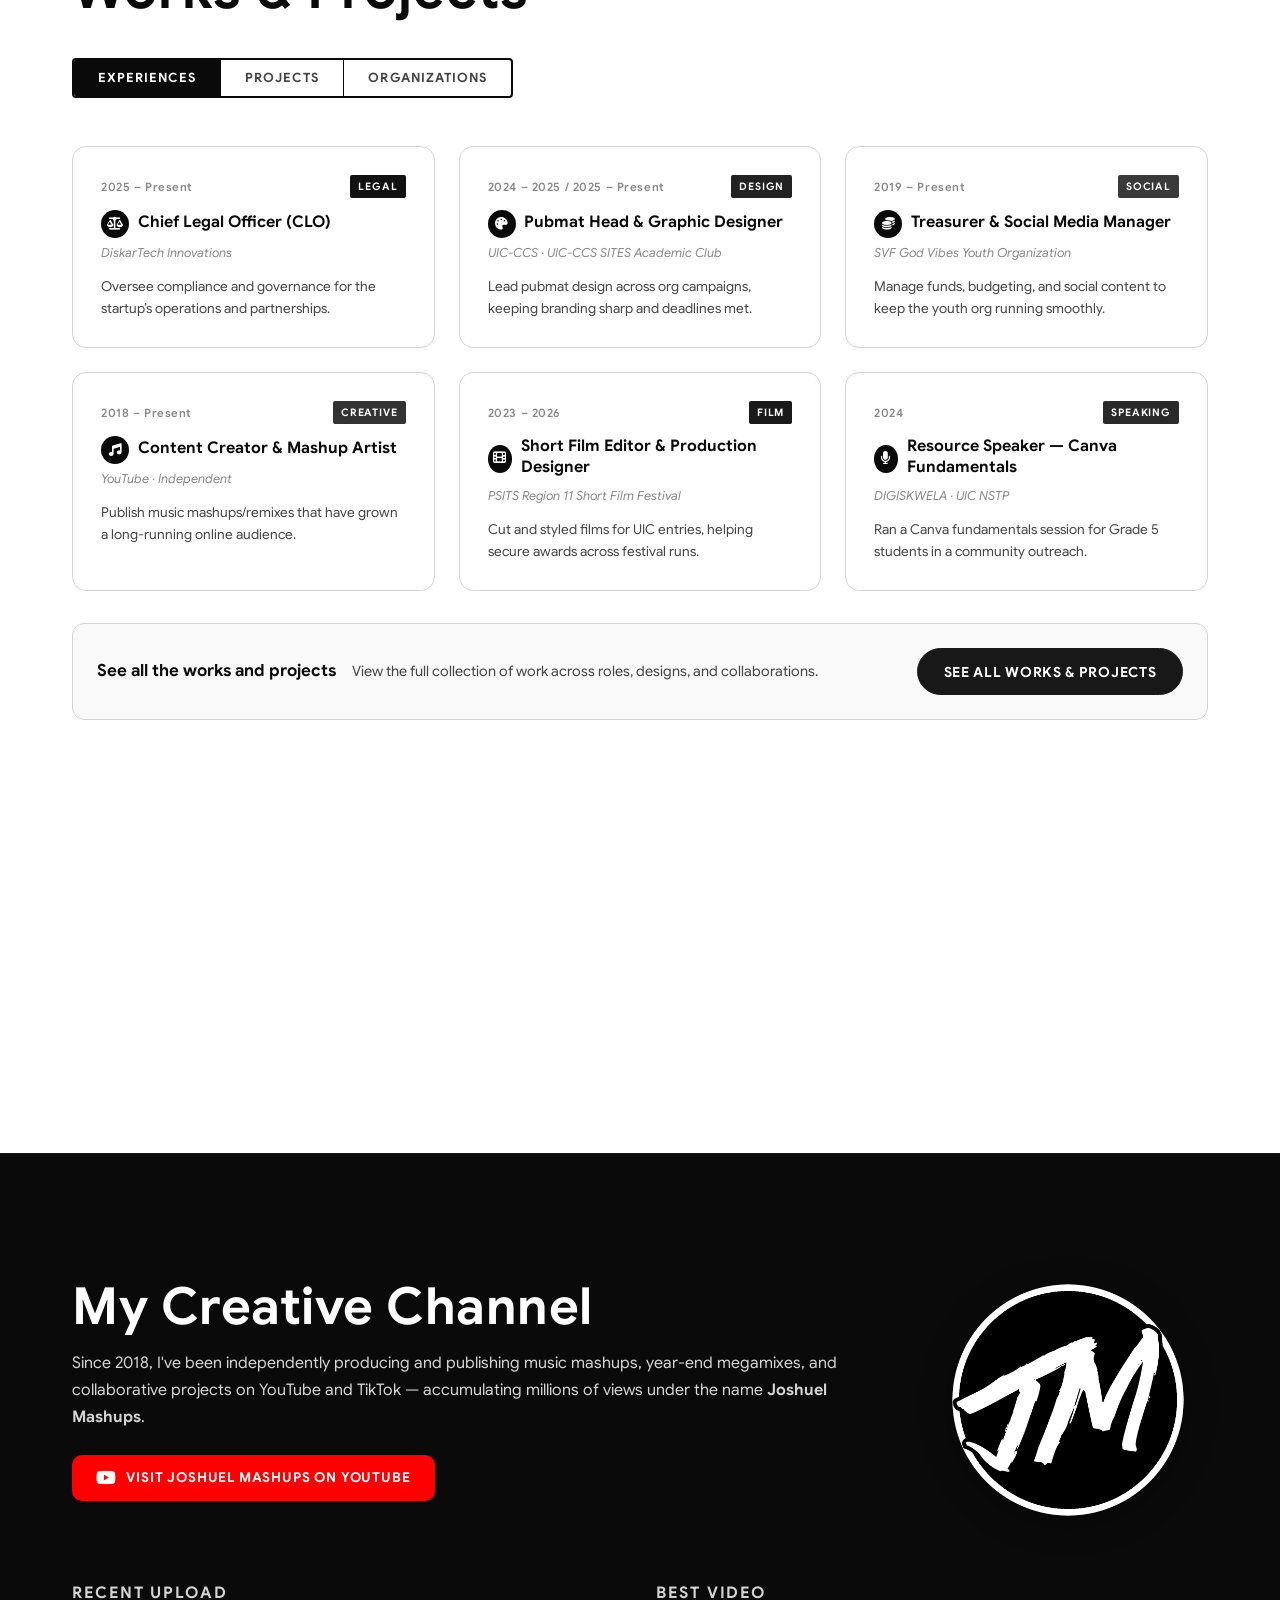
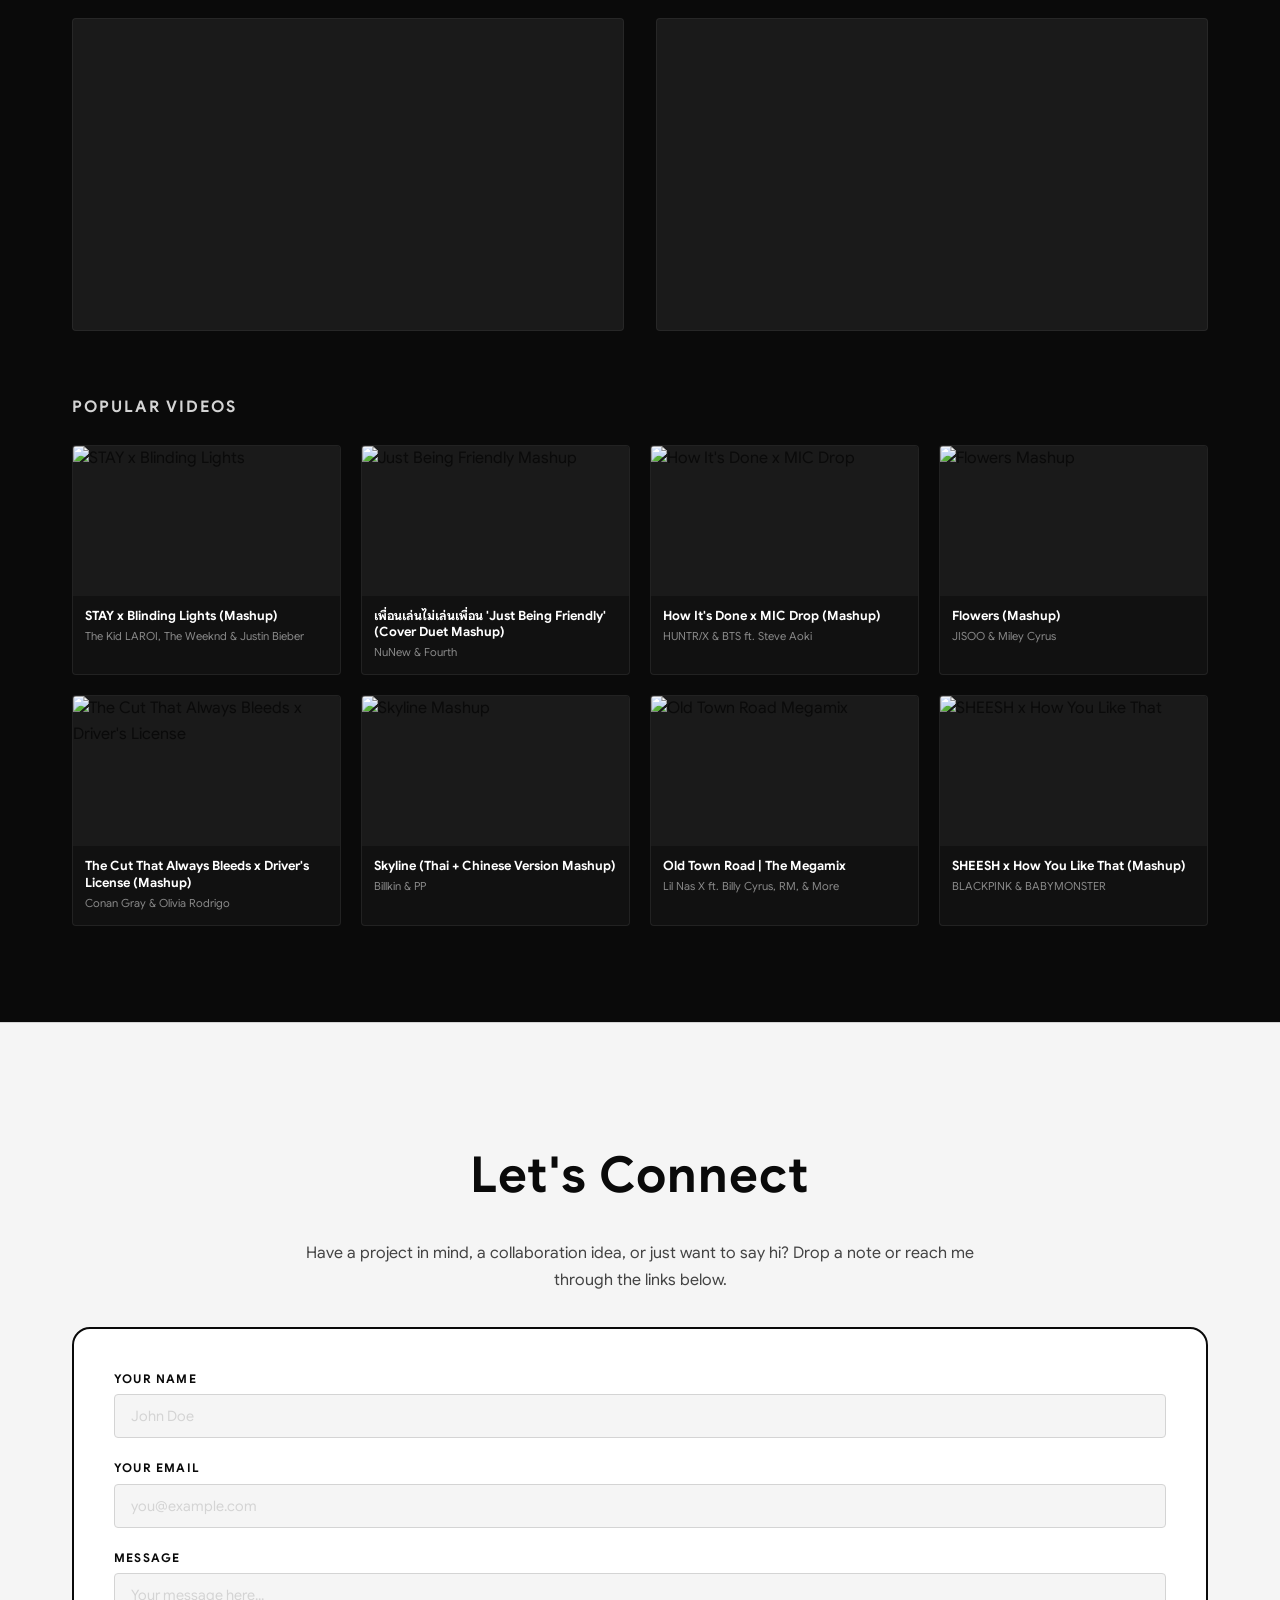
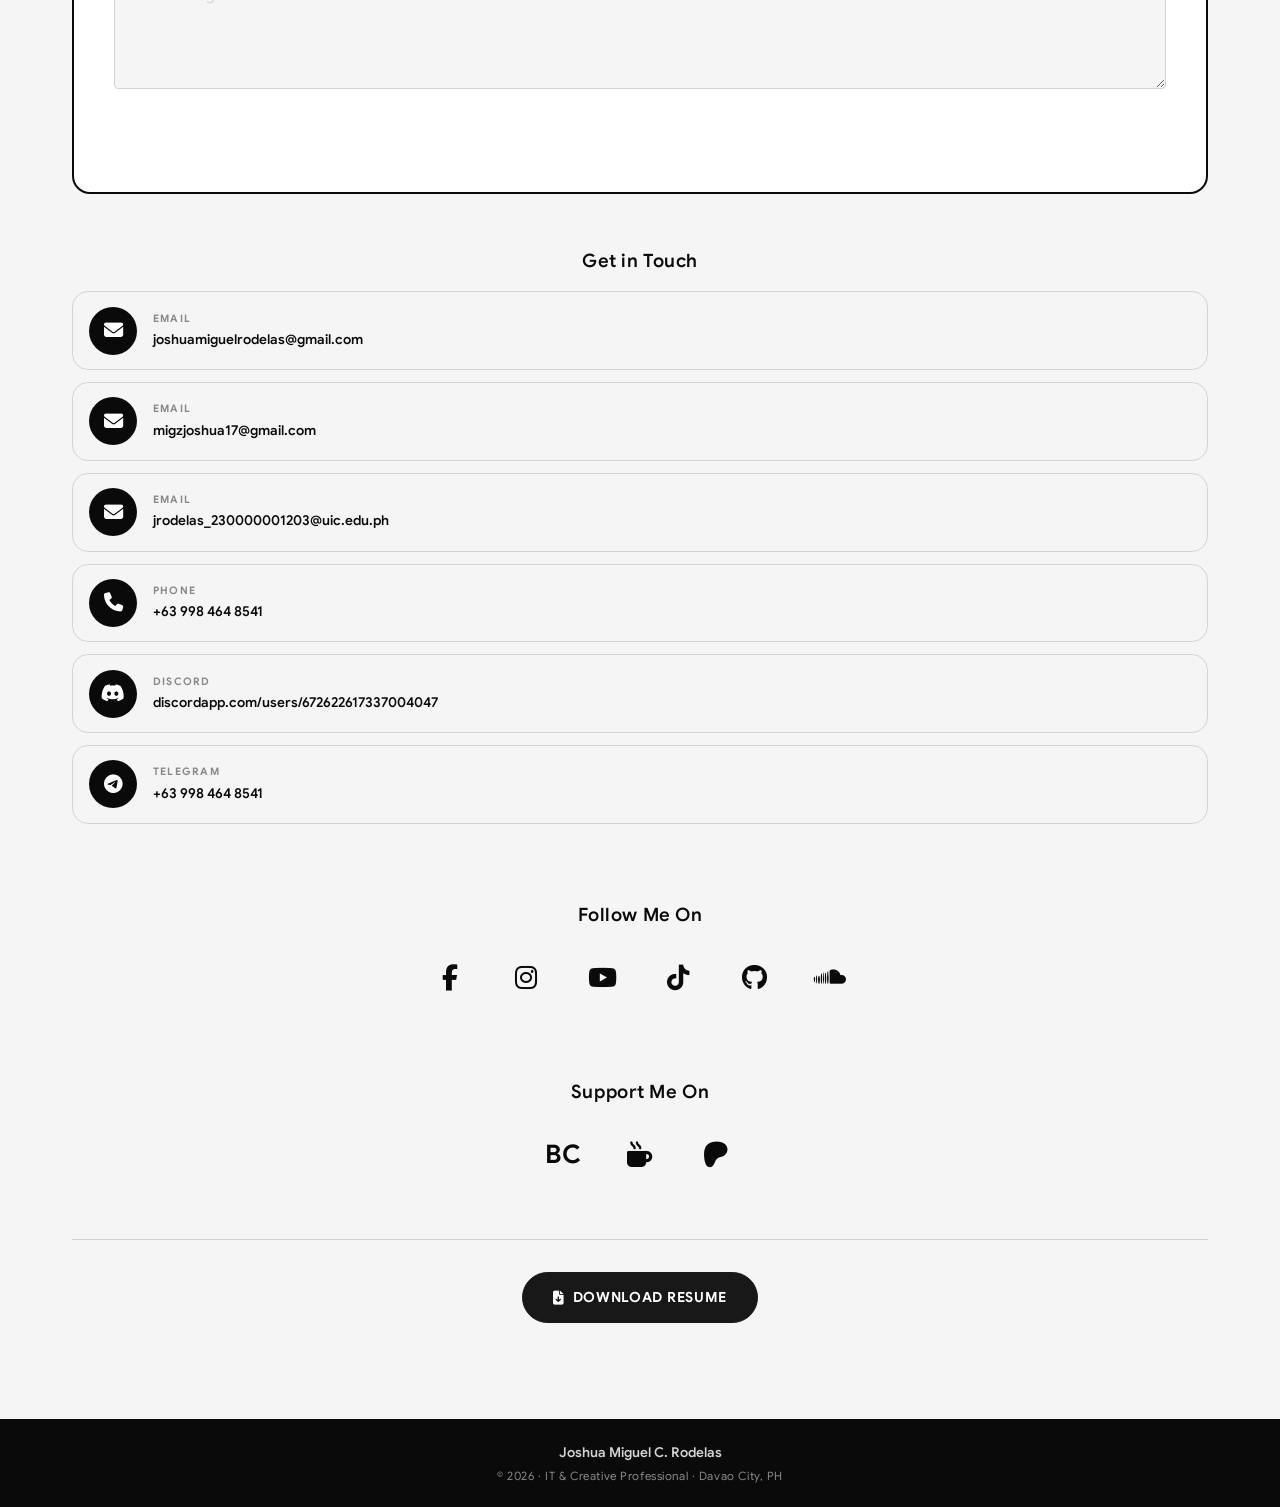
==== commit 67a9b72c: "Add files via upload" ====
--- a/index.html
+++ b/index.html
@@ -618,7 +618,7 @@
         </div>
 
         <div class="resume-download">
-          <a class="btn btn-resume" href="assets/Rodelas_resume.pdf" download>
+          <a class="btn btn-resume" href="assets/resume/Rodelas_resume.pdf" target="_blank" rel="noopener">
             <i class="fas fa-file-download"></i> Download Resume
           </a>
         </div>
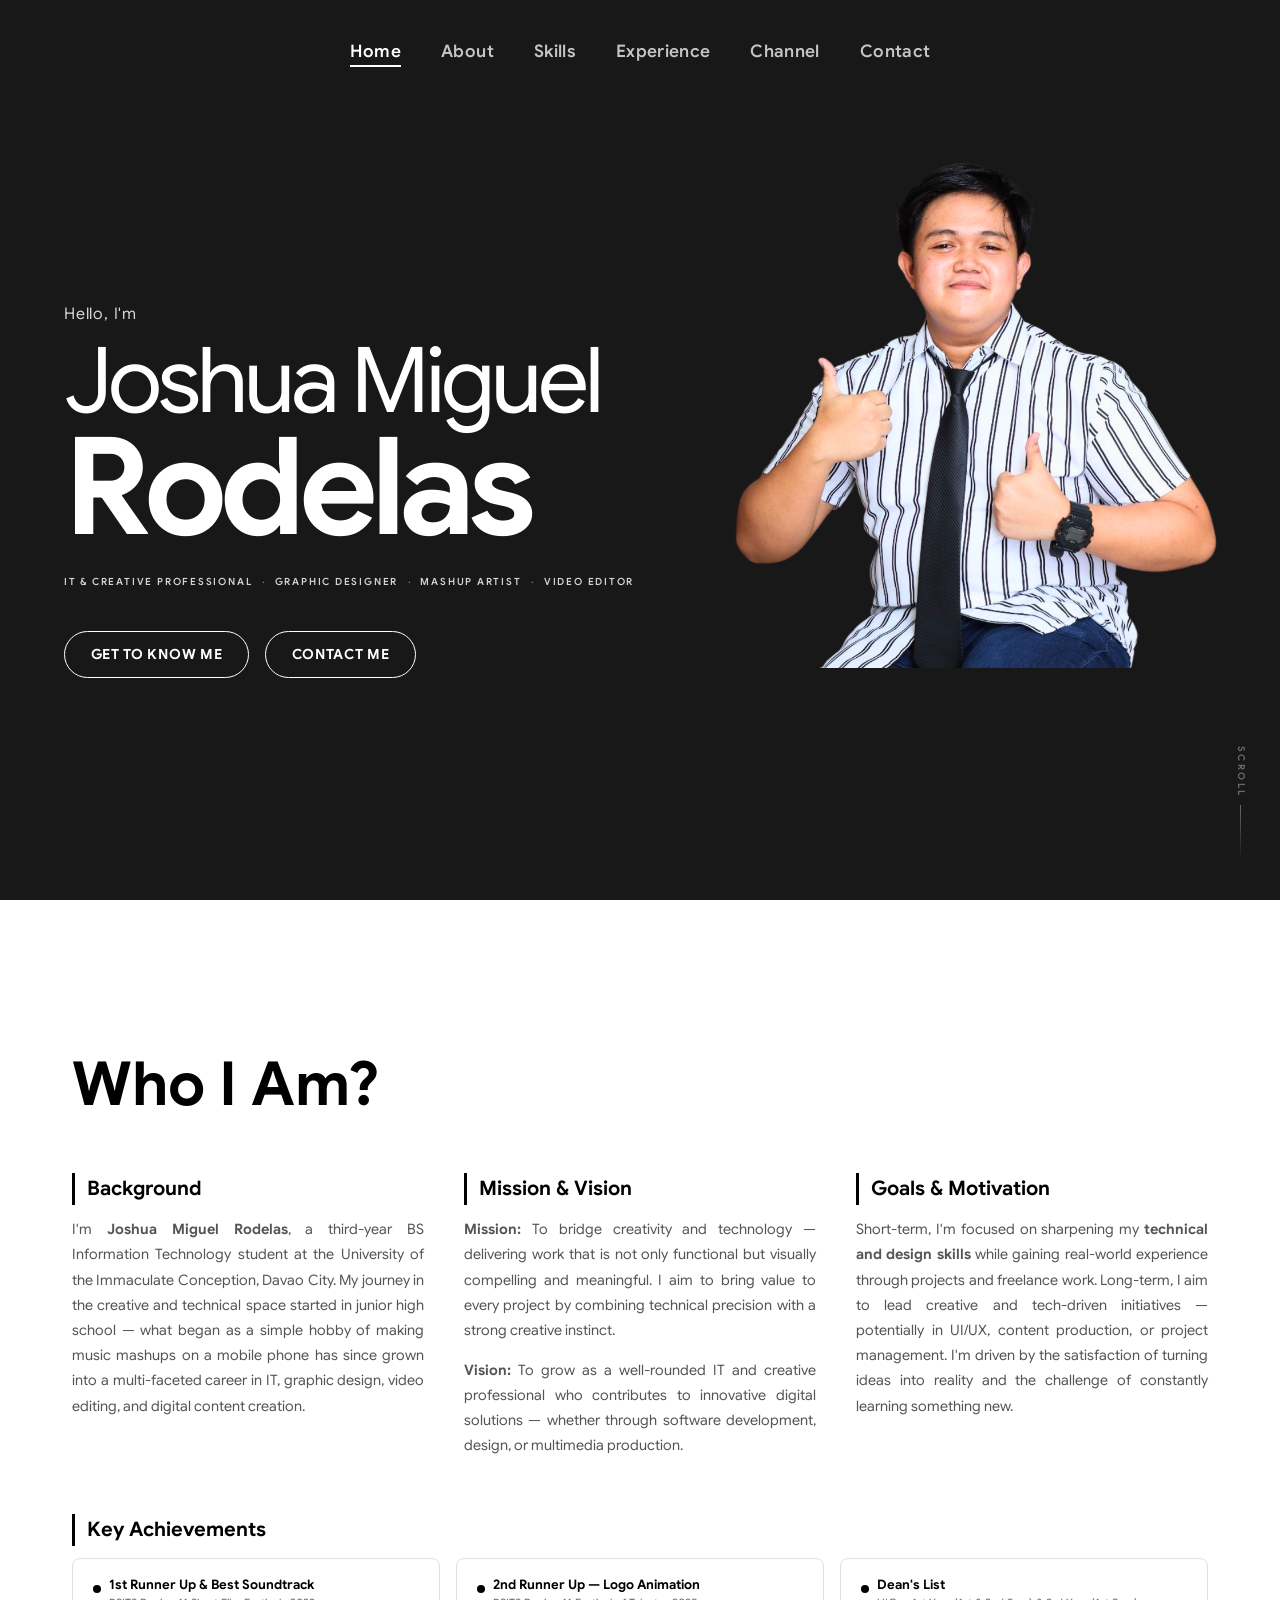
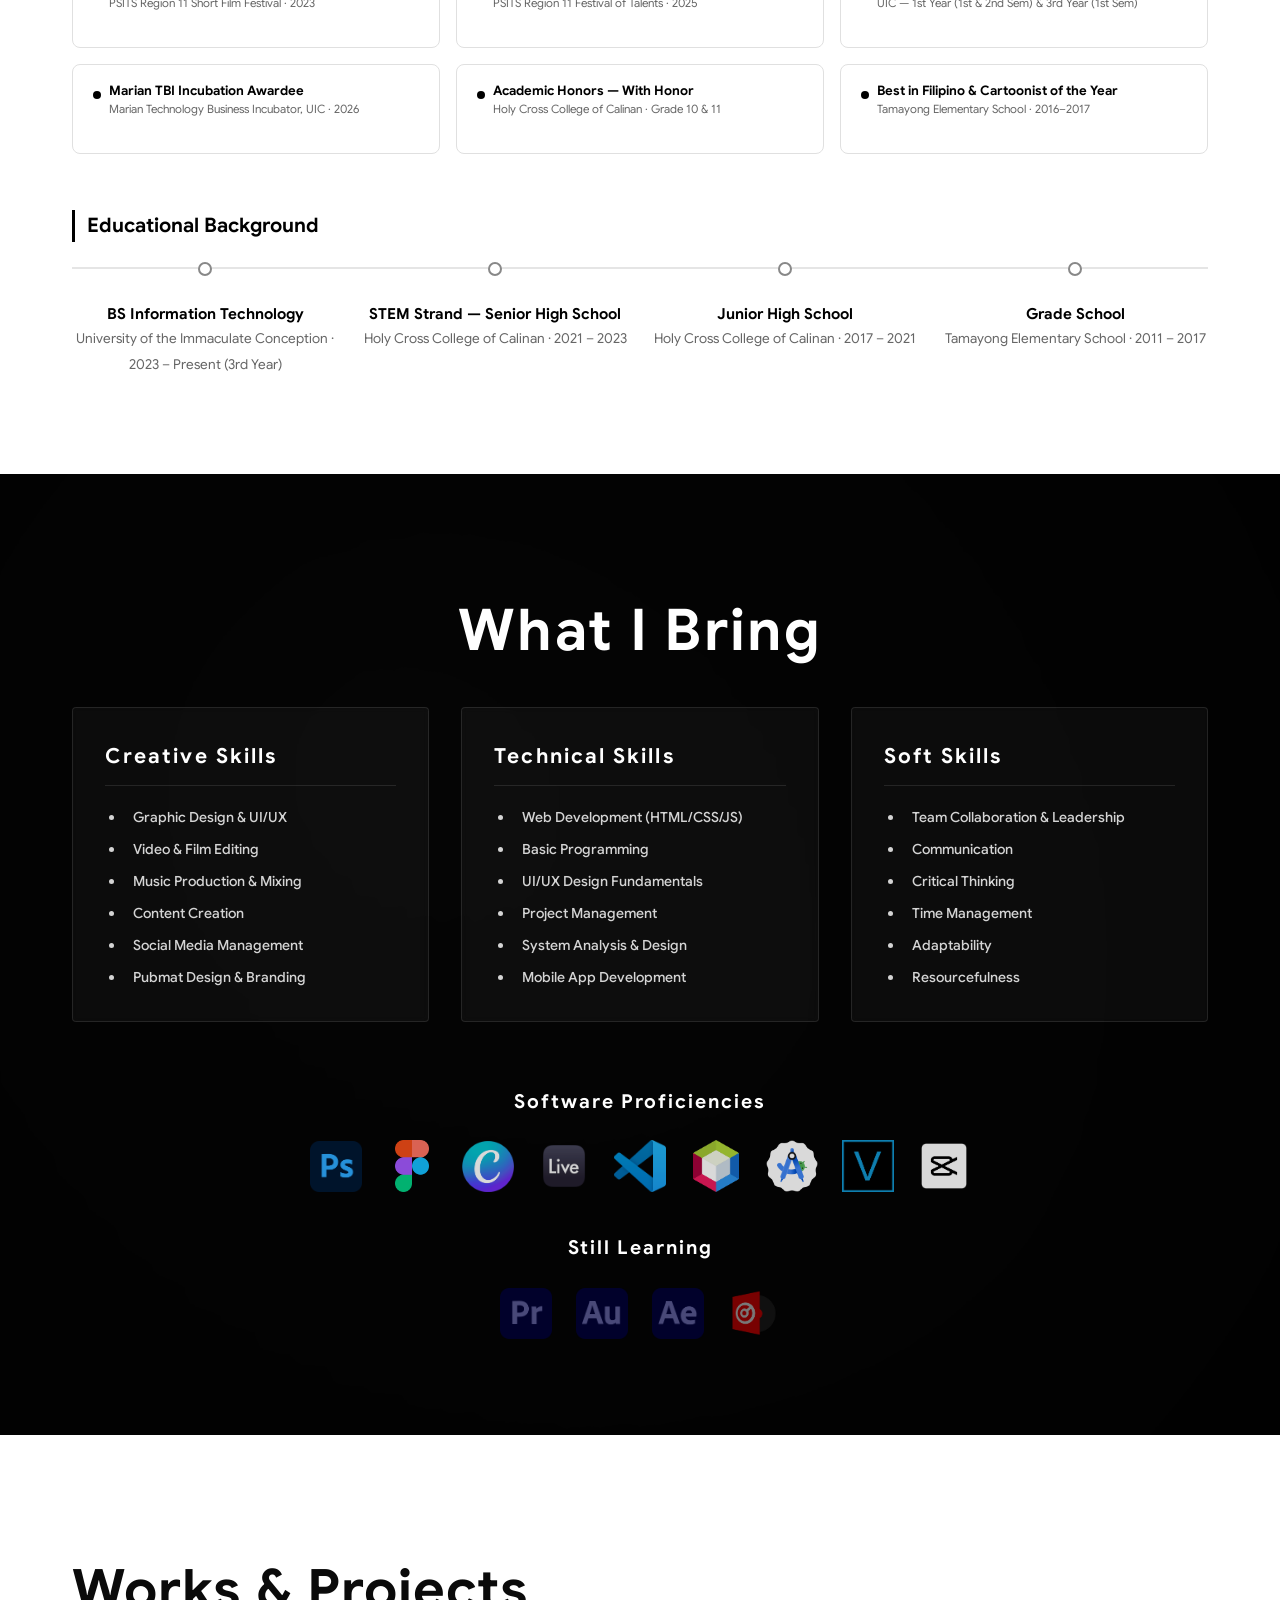
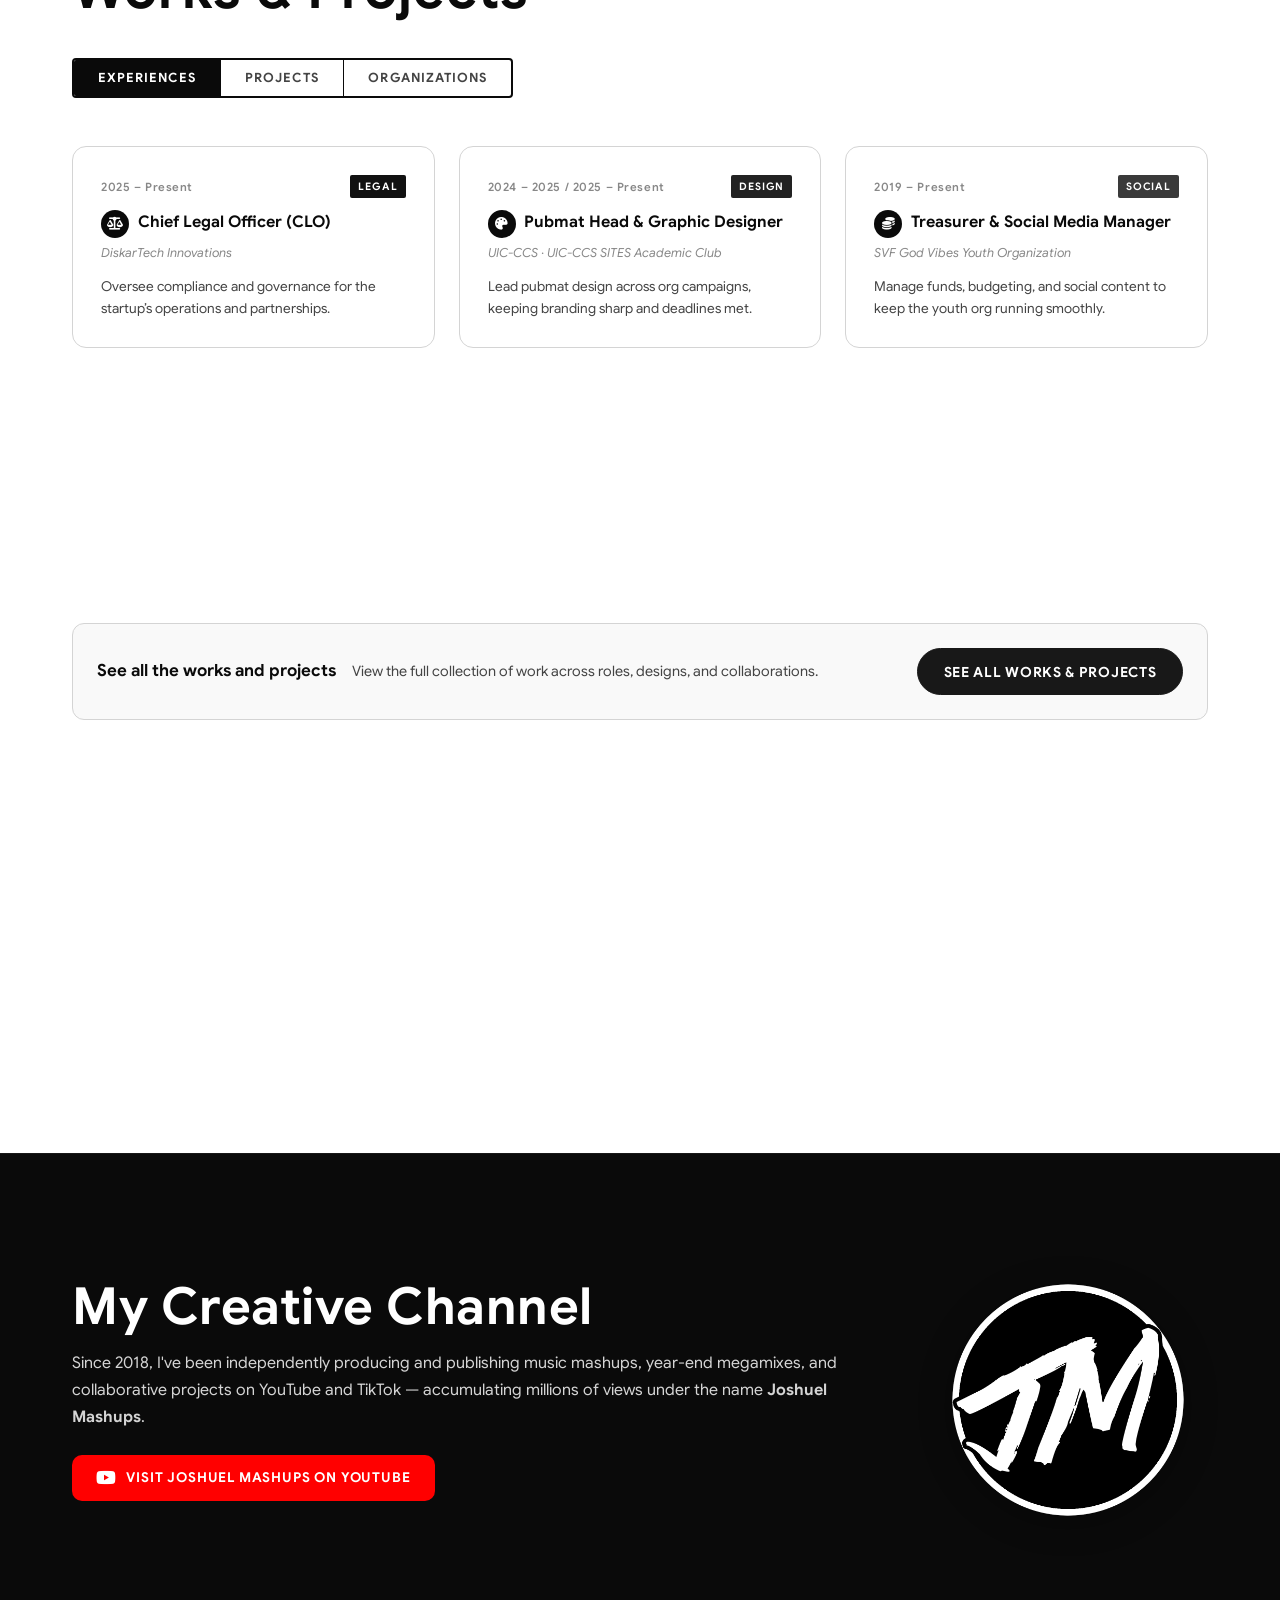
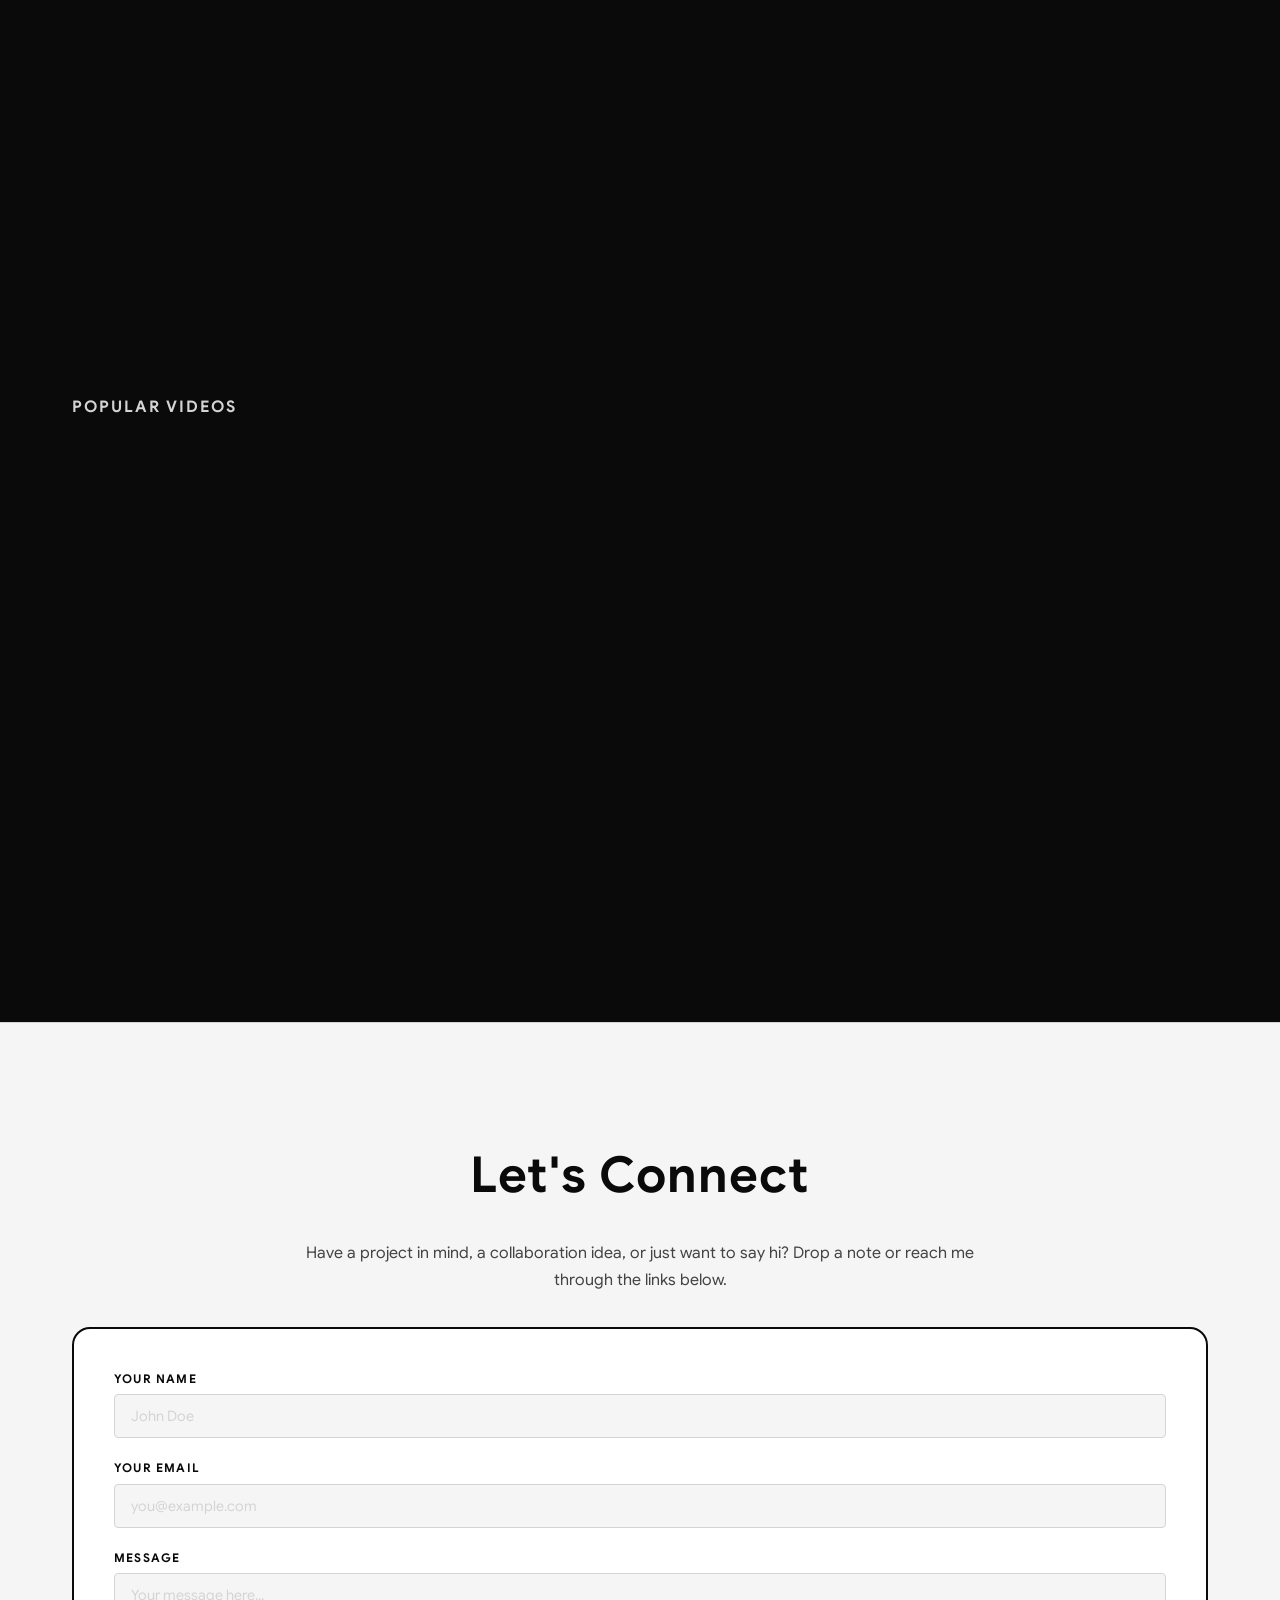
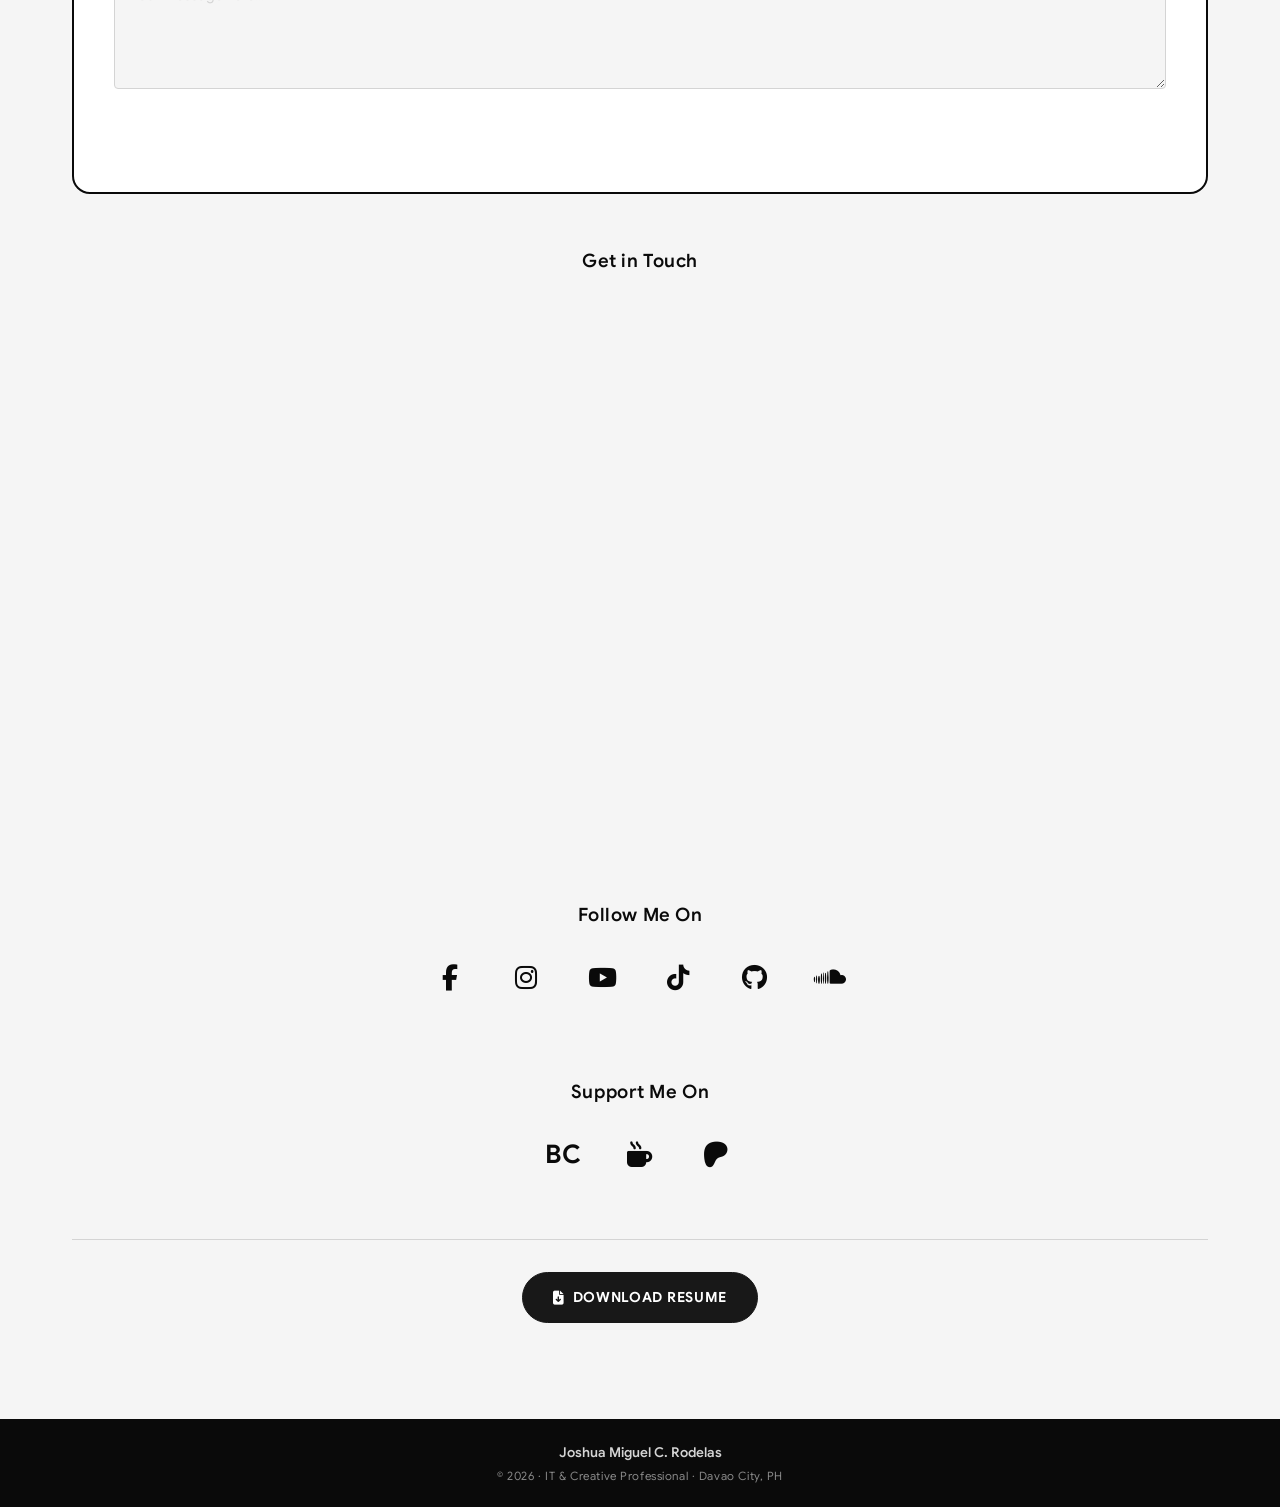
==== commit 5b0adee7: "Change Rodelas_resume.pdf to rodelas_resume.pdf to run the downloadable pdf." ====
--- a/index.html
+++ b/index.html
@@ -618,7 +618,7 @@
         </div>
 
         <div class="resume-download">
-          <a class="btn btn-resume" href="assets/resume/Rodelas_resume.pdf" target="_blank" rel="noopener">
+          <a class="btn btn-resume" href="assets/resume/rodelas_resume.pdf" target="_blank" rel="noopener">
             <i class="fas fa-file-download"></i> Download Resume
           </a>
         </div>
@@ -636,4 +636,4 @@
 
   <script src="main.js"></script>
 </body>
-</html>+</html>
